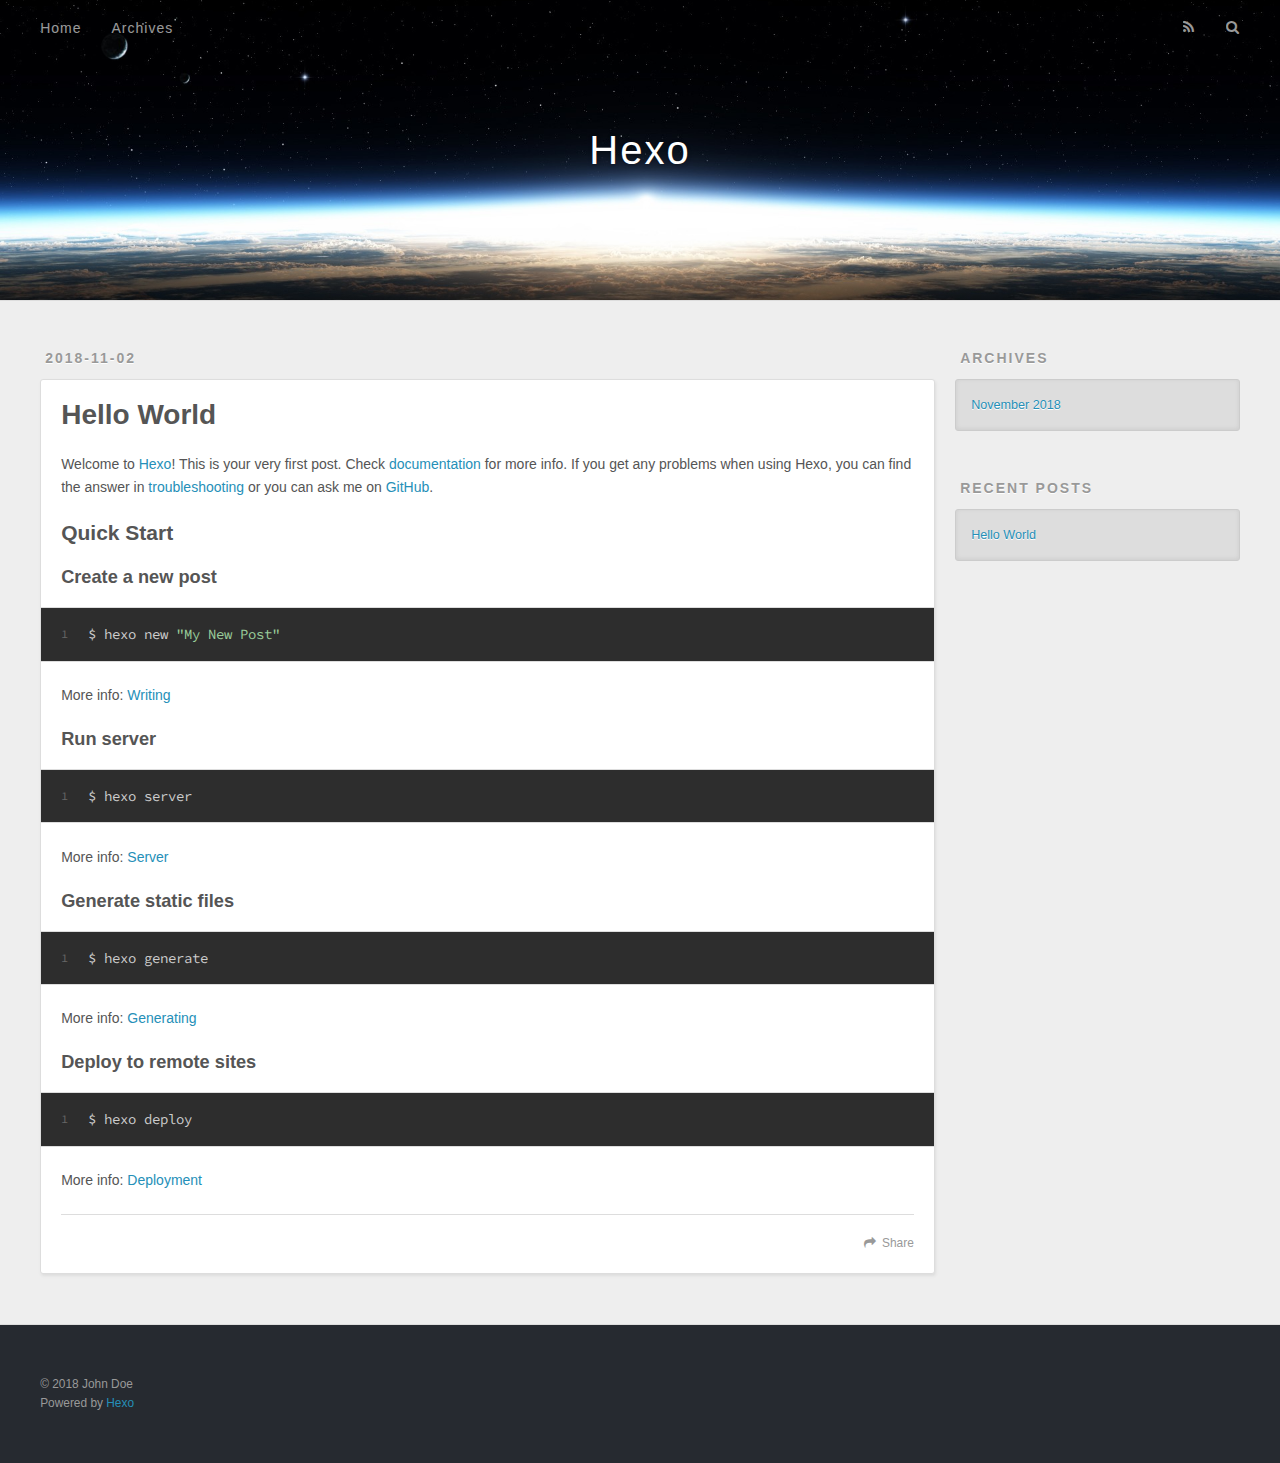
==== index.html @ fae5cb5b "Site updated: 2018-11-02 11:44:25" ====
<!DOCTYPE html>
<html>
<head><meta name="generator" content="Hexo 3.8.0">
  <meta charset="utf-8">
  

  
  <title>Hexo</title>
  <meta name="viewport" content="width=device-width, initial-scale=1, maximum-scale=1">
  <meta property="og:type" content="website">
<meta property="og:title" content="Hexo">
<meta property="og:url" content="http://yoursite.com/index.html">
<meta property="og:site_name" content="Hexo">
<meta property="og:locale" content="default">
<meta name="twitter:card" content="summary">
<meta name="twitter:title" content="Hexo">
  
    <link rel="alternate" href="/atom.xml" title="Hexo" type="application/atom+xml">
  
  
    <link rel="icon" href="/favicon.png">
  
  
    <link href="//fonts.googleapis.com/css?family=Source+Code+Pro" rel="stylesheet" type="text/css">
  
  <link rel="stylesheet" href="/css/style.css">
</head>
</html>
<body>
  <div id="container">
    <div id="wrap">
      <header id="header">
  <div id="banner"></div>
  <div id="header-outer" class="outer">
    <div id="header-title" class="inner">
      <h1 id="logo-wrap">
        <a href="/" id="logo">Hexo</a>
      </h1>
      
    </div>
    <div id="header-inner" class="inner">
      <nav id="main-nav">
        <a id="main-nav-toggle" class="nav-icon"></a>
        
          <a class="main-nav-link" href="/">Home</a>
        
          <a class="main-nav-link" href="/archives">Archives</a>
        
      </nav>
      <nav id="sub-nav">
        
          <a id="nav-rss-link" class="nav-icon" href="/atom.xml" title="RSS Feed"></a>
        
        <a id="nav-search-btn" class="nav-icon" title="Search"></a>
      </nav>
      <div id="search-form-wrap">
        <form action="//google.com/search" method="get" accept-charset="UTF-8" class="search-form"><input type="search" name="q" class="search-form-input" placeholder="Search"><button type="submit" class="search-form-submit">&#xF002;</button><input type="hidden" name="sitesearch" value="http://yoursite.com"></form>
      </div>
    </div>
  </div>
</header>
      <div class="outer">
        <section id="main">
  
    <article id="post-hello-world" class="article article-type-post" itemscope="" itemprop="blogPost">
  <div class="article-meta">
    <a href="/2018/11/02/hello-world/" class="article-date">
  <time datetime="2018-11-02T03:14:10.967Z" itemprop="datePublished">2018-11-02</time>
</a>
    
  </div>
  <div class="article-inner">
    
    
      <header class="article-header">
        
  
    <h1 itemprop="name">
      <a class="article-title" href="/2018/11/02/hello-world/">Hello World</a>
    </h1>
  

      </header>
    
    <div class="article-entry" itemprop="articleBody">
      
        <p>Welcome to <a href="https://hexo.io/" target="_blank" rel="noopener">Hexo</a>! This is your very first post. Check <a href="https://hexo.io/docs/" target="_blank" rel="noopener">documentation</a> for more info. If you get any problems when using Hexo, you can find the answer in <a href="https://hexo.io/docs/troubleshooting.html" target="_blank" rel="noopener">troubleshooting</a> or you can ask me on <a href="https://github.com/hexojs/hexo/issues" target="_blank" rel="noopener">GitHub</a>.</p>
<h2 id="Quick-Start"><a href="#Quick-Start" class="headerlink" title="Quick Start"></a>Quick Start</h2><h3 id="Create-a-new-post"><a href="#Create-a-new-post" class="headerlink" title="Create a new post"></a>Create a new post</h3><figure class="highlight bash"><table><tr><td class="gutter"><pre><span class="line">1</span><br></pre></td><td class="code"><pre><span class="line">$ hexo new <span class="string">"My New Post"</span></span><br></pre></td></tr></table></figure>
<p>More info: <a href="https://hexo.io/docs/writing.html" target="_blank" rel="noopener">Writing</a></p>
<h3 id="Run-server"><a href="#Run-server" class="headerlink" title="Run server"></a>Run server</h3><figure class="highlight bash"><table><tr><td class="gutter"><pre><span class="line">1</span><br></pre></td><td class="code"><pre><span class="line">$ hexo server</span><br></pre></td></tr></table></figure>
<p>More info: <a href="https://hexo.io/docs/server.html" target="_blank" rel="noopener">Server</a></p>
<h3 id="Generate-static-files"><a href="#Generate-static-files" class="headerlink" title="Generate static files"></a>Generate static files</h3><figure class="highlight bash"><table><tr><td class="gutter"><pre><span class="line">1</span><br></pre></td><td class="code"><pre><span class="line">$ hexo generate</span><br></pre></td></tr></table></figure>
<p>More info: <a href="https://hexo.io/docs/generating.html" target="_blank" rel="noopener">Generating</a></p>
<h3 id="Deploy-to-remote-sites"><a href="#Deploy-to-remote-sites" class="headerlink" title="Deploy to remote sites"></a>Deploy to remote sites</h3><figure class="highlight bash"><table><tr><td class="gutter"><pre><span class="line">1</span><br></pre></td><td class="code"><pre><span class="line">$ hexo deploy</span><br></pre></td></tr></table></figure>
<p>More info: <a href="https://hexo.io/docs/deployment.html" target="_blank" rel="noopener">Deployment</a></p>

      
    </div>
    <footer class="article-footer">
      <a data-url="http://yoursite.com/2018/11/02/hello-world/" data-id="cjnzh4pum0000k4vv2x9wrrp2" class="article-share-link">Share</a>
      
      
    </footer>
  </div>
  
</article>


  


</section>
        
          <aside id="sidebar">
  
    

  
    

  
    
  
    
  <div class="widget-wrap">
    <h3 class="widget-title">Archives</h3>
    <div class="widget">
      <ul class="archive-list"><li class="archive-list-item"><a class="archive-list-link" href="/archives/2018/11/">November 2018</a></li></ul>
    </div>
  </div>


  
    
  <div class="widget-wrap">
    <h3 class="widget-title">Recent Posts</h3>
    <div class="widget">
      <ul>
        
          <li>
            <a href="/2018/11/02/hello-world/">Hello World</a>
          </li>
        
      </ul>
    </div>
  </div>

  
</aside>
        
      </div>
      <footer id="footer">
  
  <div class="outer">
    <div id="footer-info" class="inner">
      &copy; 2018 John Doe<br>
      Powered by <a href="http://hexo.io/" target="_blank">Hexo</a>
    </div>
  </div>
</footer>
    </div>
    <nav id="mobile-nav">
  
    <a href="/" class="mobile-nav-link">Home</a>
  
    <a href="/archives" class="mobile-nav-link">Archives</a>
  
</nav>
    

<script src="//ajax.googleapis.com/ajax/libs/jquery/2.0.3/jquery.min.js"></script>


  <link rel="stylesheet" href="/fancybox/jquery.fancybox.css">
  <script src="/fancybox/jquery.fancybox.pack.js"></script>


<script src="/js/script.js"></script>



  </div>
</body>
</html>
---- css/style.css ----
body {
  width: 100%;
}
body:before,
body:after {
  content: "";
  display: table;
}
body:after {
  clear: both;
}
html,
body,
div,
span,
applet,
object,
iframe,
h1,
h2,
h3,
h4,
h5,
h6,
p,
blockquote,
pre,
a,
abbr,
acronym,
address,
big,
cite,
code,
del,
dfn,
em,
img,
ins,
kbd,
q,
s,
samp,
small,
strike,
strong,
sub,
sup,
tt,
var,
dl,
dt,
dd,
ol,
ul,
li,
fieldset,
form,
label,
legend,
table,
caption,
tbody,
tfoot,
thead,
tr,
th,
td {
  margin: 0;
  padding: 0;
  border: 0;
  outline: 0;
  font-weight: inherit;
  font-style: inherit;
  font-family: inherit;
  font-size: 100%;
  vertical-align: baseline;
}
body {
  line-height: 1;
  color: #000;
  background: #fff;
}
ol,
ul {
  list-style: none;
}
table {
  border-collapse: separate;
  border-spacing: 0;
  vertical-align: middle;
}
caption,
th,
td {
  text-align: left;
  font-weight: normal;
  vertical-align: middle;
}
a img {
  border: none;
}
input,
button {
  margin: 0;
  padding: 0;
}
input::-moz-focus-inner,
button::-moz-focus-inner {
  border: 0;
  padding: 0;
}
@font-face {
  font-family: FontAwesome;
  font-style: normal;
  font-weight: normal;
  src: url("fonts/fontawesome-webfont.eot?v=#4.0.3");
  src: url("fonts/fontawesome-webfont.eot?#iefix&v=#4.0.3") format("embedded-opentype"), url("fonts/fontawesome-webfont.woff?v=#4.0.3") format("woff"), url("fonts/fontawesome-webfont.ttf?v=#4.0.3") format("truetype"), url("fonts/fontawesome-webfont.svg#fontawesomeregular?v=#4.0.3") format("svg");
}
html,
body,
#container {
  height: 100%;
}
body {
  background: #eee;
  font: 14px -apple-system, BlinkMacSystemFont, "Segoe UI", "Roboto", "Oxygen", "Ubuntu", "Cantarell", "Fira Sans", "Droid Sans", "Helvetica Neue", sans-serif;
  -webkit-text-size-adjust: 100%;
}
.outer {
  max-width: 1220px;
  margin: 0 auto;
  padding: 0 20px;
}
.outer:before,
.outer:after {
  content: "";
  display: table;
}
.outer:after {
  clear: both;
}
.inner {
  display: inline;
  float: left;
  width: 98.33333333333333%;
  margin: 0 0.833333333333333%;
}
.left,
.alignleft {
  float: left;
}
.right,
.alignright {
  float: right;
}
.clear {
  clear: both;
}
#container {
  position: relative;
}
.mobile-nav-on {
  overflow: hidden;
}
#wrap {
  height: 100%;
  width: 100%;
  position: absolute;
  top: 0;
  left: 0;
  -webkit-transition: 0.2s ease-out;
  -moz-transition: 0.2s ease-out;
  -ms-transition: 0.2s ease-out;
  transition: 0.2s ease-out;
  z-index: 1;
  background: #eee;
}
.mobile-nav-on #wrap {
  left: 280px;
}
@media screen and (min-width: 768px) {
  #main {
    display: inline;
    float: left;
    width: 73.33333333333333%;
    margin: 0 0.833333333333333%;
  }
}
.article-date,
.article-category-link,
.archive-year,
.widget-title {
  text-decoration: none;
  text-transform: uppercase;
  letter-spacing: 2px;
  color: #999;
  margin-bottom: 1em;
  margin-left: 5px;
  line-height: 1em;
  text-shadow: 0 1px #fff;
  font-weight: bold;
}
.article-inner,
.archive-article-inner {
  background: #fff;
  -webkit-box-shadow: 1px 2px 3px #ddd;
  box-shadow: 1px 2px 3px #ddd;
  border: 1px solid #ddd;
  border-radius: 3px;
}
.article-entry h1,
.widget h1 {
  font-size: 2em;
}
.article-entry h2,
.widget h2 {
  font-size: 1.5em;
}
.article-entry h3,
.widget h3 {
  font-size: 1.3em;
}
.article-entry h4,
.widget h4 {
  font-size: 1.2em;
}
.article-entry h5,
.widget h5 {
  font-size: 1em;
}
.article-entry h6,
.widget h6 {
  font-size: 1em;
  color: #999;
}
.article-entry hr,
.widget hr {
  border: 1px dashed #ddd;
}
.article-entry strong,
.widget strong {
  font-weight: bold;
}
.article-entry em,
.widget em,
.article-entry cite,
.widget cite {
  font-style: italic;
}
.article-entry sup,
.widget sup,
.article-entry sub,
.widget sub {
  font-size: 0.75em;
  line-height: 0;
  position: relative;
  vertical-align: baseline;
}
.article-entry sup,
.widget sup {
  top: -0.5em;
}
.article-entry sub,
.widget sub {
  bottom: -0.2em;
}
.article-entry small,
.widget small {
  font-size: 0.85em;
}
.article-entry acronym,
.widget acronym,
.article-entry abbr,
.widget abbr {
  border-bottom: 1px dotted;
}
.article-entry ul,
.widget ul,
.article-entry ol,
.widget ol,
.article-entry dl,
.widget dl {
  margin: 0 20px;
  line-height: 1.6em;
}
.article-entry ul ul,
.widget ul ul,
.article-entry ol ul,
.widget ol ul,
.article-entry ul ol,
.widget ul ol,
.article-entry ol ol,
.widget ol ol {
  margin-top: 0;
  margin-bottom: 0;
}
.article-entry ul,
.widget ul {
  list-style: disc;
}
.article-entry ol,
.widget ol {
  list-style: decimal;
}
.article-entry dt,
.widget dt {
  font-weight: bold;
}
#header {
  height: 300px;
  position: relative;
  border-bottom: 1px solid #ddd;
}
#header:before,
#header:after {
  content: "";
  position: absolute;
  left: 0;
  right: 0;
  height: 40px;
}
#header:before {
  top: 0;
  background: -webkit-linear-gradient(rgba(0,0,0,0.2), transparent);
  background: -moz-linear-gradient(rgba(0,0,0,0.2), transparent);
  background: -ms-linear-gradient(rgba(0,0,0,0.2), transparent);
  background: linear-gradient(rgba(0,0,0,0.2), transparent);
}
#header:after {
  bottom: 0;
  background: -webkit-linear-gradient(transparent, rgba(0,0,0,0.2));
  background: -moz-linear-gradient(transparent, rgba(0,0,0,0.2));
  background: -ms-linear-gradient(transparent, rgba(0,0,0,0.2));
  background: linear-gradient(transparent, rgba(0,0,0,0.2));
}
#header-outer {
  height: 100%;
  position: relative;
}
#header-inner {
  position: relative;
  overflow: hidden;
}
#banner {
  position: absolute;
  top: 0;
  left: 0;
  width: 100%;
  height: 100%;
  background: url("images/banner.jpg") center #000;
  -webkit-background-size: cover;
  -moz-background-size: cover;
  background-size: cover;
  z-index: -1;
}
#header-title {
  text-align: center;
  height: 40px;
  position: absolute;
  top: 50%;
  left: 0;
  margin-top: -20px;
}
#logo,
#subtitle {
  text-decoration: none;
  color: #fff;
  font-weight: 300;
  text-shadow: 0 1px 4px rgba(0,0,0,0.3);
}
#logo {
  font-size: 40px;
  line-height: 40px;
  letter-spacing: 2px;
}
#subtitle {
  font-size: 16px;
  line-height: 16px;
  letter-spacing: 1px;
}
#subtitle-wrap {
  margin-top: 16px;
}
#main-nav {
  float: left;
  margin-left: -15px;
}
.nav-icon,
.main-nav-link {
  float: left;
  color: #fff;
  opacity: 0.6;
  text-decoration: none;
  text-shadow: 0 1px rgba(0,0,0,0.2);
  -webkit-transition: opacity 0.2s;
  -moz-transition: opacity 0.2s;
  -ms-transition: opacity 0.2s;
  transition: opacity 0.2s;
  display: block;
  padding: 20px 15px;
}
.nav-icon:hover,
.main-nav-link:hover {
  opacity: 1;
}
.nav-icon {
  font-family: FontAwesome;
  text-align: center;
  font-size: 14px;
  width: 14px;
  height: 14px;
  padding: 20px 15px;
  position: relative;
  cursor: pointer;
}
.main-nav-link {
  font-weight: 300;
  letter-spacing: 1px;
}
@media screen and (max-width: 479px) {
  .main-nav-link {
    display: none;
  }
}
#main-nav-toggle {
  display: none;
}
#main-nav-toggle:before {
  content: "\f0c9";
}
@media screen and (max-width: 479px) {
  #main-nav-toggle {
    display: block;
  }
}
#sub-nav {
  float: right;
  margin-right: -15px;
}
#nav-rss-link:before {
  content: "\f09e";
}
#nav-search-btn:before {
  content: "\f002";
}
#search-form-wrap {
  position: absolute;
  top: 15px;
  width: 150px;
  height: 30px;
  right: -150px;
  opacity: 0;
  -webkit-transition: 0.2s ease-out;
  -moz-transition: 0.2s ease-out;
  -ms-transition: 0.2s ease-out;
  transition: 0.2s ease-out;
}
#search-form-wrap.on {
  opacity: 1;
  right: 0;
}
@media screen and (max-width: 479px) {
  #search-form-wrap {
    width: 100%;
    right: -100%;
  }
}
.search-form {
  position: absolute;
  top: 0;
  left: 0;
  right: 0;
  background: #fff;
  padding: 5px 15px;
  border-radius: 15px;
  -webkit-box-shadow: 0 0 10px rgba(0,0,0,0.3);
  box-shadow: 0 0 10px rgba(0,0,0,0.3);
}
.search-form-input {
  border: none;
  background: none;
  color: #555;
  width: 100%;
  font: 13px -apple-system, BlinkMacSystemFont, "Segoe UI", "Roboto", "Oxygen", "Ubuntu", "Cantarell", "Fira Sans", "Droid Sans", "Helvetica Neue", sans-serif;
  outline: none;
}
.search-form-input::-webkit-search-results-decoration,
.search-form-input::-webkit-search-cancel-button {
  -webkit-appearance: none;
}
.search-form-submit {
  position: absolute;
  top: 50%;
  right: 10px;
  margin-top: -7px;
  font: 13px FontAwesome;
  border: none;
  background: none;
  color: #bbb;
  cursor: pointer;
}
.search-form-submit:hover,
.search-form-submit:focus {
  color: #777;
}
.article {
  margin: 50px 0;
}
.article-inner {
  overflow: hidden;
}
.article-meta:before,
.article-meta:after {
  content: "";
  display: table;
}
.article-meta:after {
  clear: both;
}
.article-date {
  float: left;
}
.article-category {
  float: left;
  line-height: 1em;
  color: #ccc;
  text-shadow: 0 1px #fff;
  margin-left: 8px;
}
.article-category:before {
  content: "\2022";
}
.article-category-link {
  margin: 0 12px 1em;
}
.article-header {
  padding: 20px 20px 0;
}
.article-title {
  text-decoration: none;
  font-size: 2em;
  font-weight: bold;
  color: #555;
  line-height: 1.1em;
  -webkit-transition: color 0.2s;
  -moz-transition: color 0.2s;
  -ms-transition: color 0.2s;
  transition: color 0.2s;
}
a.article-title:hover {
  color: #258fb8;
}
.article-entry {
  color: #555;
  padding: 0 20px;
}
.article-entry:before,
.article-entry:after {
  content: "";
  display: table;
}
.article-entry:after {
  clear: both;
}
.article-entry p,
.article-entry table {
  line-height: 1.6em;
  margin: 1.6em 0;
}
.article-entry h1,
.article-entry h2,
.article-entry h3,
.article-entry h4,
.article-entry h5,
.article-entry h6 {
  font-weight: bold;
}
.article-entry h1,
.article-entry h2,
.article-entry h3,
.article-entry h4,
.article-entry h5,
.article-entry h6 {
  line-height: 1.1em;
  margin: 1.1em 0;
}
.article-entry a {
  color: #258fb8;
  text-decoration: none;
}
.article-entry a:hover {
  text-decoration: underline;
}
.article-entry ul,
.article-entry ol,
.article-entry dl {
  margin-top: 1.6em;
  margin-bottom: 1.6em;
}
.article-entry img,
.article-entry video {
  max-width: 100%;
  height: auto;
  display: block;
  margin: auto;
}
.article-entry iframe {
  border: none;
}
.article-entry table {
  width: 100%;
  border-collapse: collapse;
  border-spacing: 0;
}
.article-entry th {
  font-weight: bold;
  border-bottom: 3px solid #ddd;
  padding-bottom: 0.5em;
}
.article-entry td {
  border-bottom: 1px solid #ddd;
  padding: 10px 0;
}
.article-entry blockquote {
  font-family: Georgia, "Times New Roman", serif;
  font-size: 1.4em;
  margin: 1.6em 20px;
  text-align: center;
}
.article-entry blockquote footer {
  font-size: 14px;
  margin: 1.6em 0;
  font-family: -apple-system, BlinkMacSystemFont, "Segoe UI", "Roboto", "Oxygen", "Ubuntu", "Cantarell", "Fira Sans", "Droid Sans", "Helvetica Neue", sans-serif;
}
.article-entry blockquote footer cite:before {
  content: "—";
  padding: 0 0.5em;
}
.article-entry .pullquote {
  text-align: left;
  width: 45%;
  margin: 0;
}
.article-entry .pullquote.left {
  margin-left: 0.5em;
  margin-right: 1em;
}
.article-entry .pullquote.right {
  margin-right: 0.5em;
  margin-left: 1em;
}
.article-entry .caption {
  color: #999;
  display: block;
  font-size: 0.9em;
  margin-top: 0.5em;
  position: relative;
  text-align: center;
}
.article-entry .video-container {
  position: relative;
  padding-top: 56.25%;
  height: 0;
  overflow: hidden;
}
.article-entry .video-container iframe,
.article-entry .video-container object,
.article-entry .video-container embed {
  position: absolute;
  top: 0;
  left: 0;
  width: 100%;
  height: 100%;
  margin-top: 0;
}
.article-more-link a {
  display: inline-block;
  line-height: 1em;
  padding: 6px 15px;
  border-radius: 15px;
  background: #eee;
  color: #999;
  text-shadow: 0 1px #fff;
  text-decoration: none;
}
.article-more-link a:hover {
  background: #258fb8;
  color: #fff;
  text-decoration: none;
  text-shadow: 0 1px #1e7293;
}
.article-footer {
  font-size: 0.85em;
  line-height: 1.6em;
  border-top: 1px solid #ddd;
  padding-top: 1.6em;
  margin: 0 20px 20px;
}
.article-footer:before,
.article-footer:after {
  content: "";
  display: table;
}
.article-footer:after {
  clear: both;
}
.article-footer a {
  color: #999;
  text-decoration: none;
}
.article-footer a:hover {
  color: #555;
}
.article-tag-list-item {
  float: left;
  margin-right: 10px;
}
.article-tag-list-link:before {
  content: "#";
}
.article-comment-link {
  float: right;
}
.article-comment-link:before {
  content: "\f075";
  font-family: FontAwesome;
  padding-right: 8px;
}
.article-share-link {
  cursor: pointer;
  float: right;
  margin-left: 20px;
}
.article-share-link:before {
  content: "\f064";
  font-family: FontAwesome;
  padding-right: 6px;
}
#article-nav {
  position: relative;
}
#article-nav:before,
#article-nav:after {
  content: "";
  display: table;
}
#article-nav:after {
  clear: both;
}
@media screen and (min-width: 768px) {
  #article-nav {
    margin: 50px 0;
  }
  #article-nav:before {
    width: 8px;
    height: 8px;
    position: absolute;
    top: 50%;
    left: 50%;
    margin-top: -4px;
    margin-left: -4px;
    content: "";
    border-radius: 50%;
    background: #ddd;
    -webkit-box-shadow: 0 1px 2px #fff;
    box-shadow: 0 1px 2px #fff;
  }
}
.article-nav-link-wrap {
  text-decoration: none;
  text-shadow: 0 1px #fff;
  color: #999;
  -webkit-box-sizing: border-box;
  -moz-box-sizing: border-box;
  box-sizing: border-box;
  margin-top: 50px;
  text-align: center;
  display: block;
}
.article-nav-link-wrap:hover {
  color: #555;
}
@media screen and (min-width: 768px) {
  .article-nav-link-wrap {
    width: 50%;
    margin-top: 0;
  }
}
@media screen and (min-width: 768px) {
  #article-nav-newer {
    float: left;
    text-align: right;
    padding-right: 20px;
  }
}
@media screen and (min-width: 768px) {
  #article-nav-older {
    float: right;
    text-align: left;
    padding-left: 20px;
  }
}
.article-nav-caption {
  text-transform: uppercase;
  letter-spacing: 2px;
  color: #ddd;
  line-height: 1em;
  font-weight: bold;
}
#article-nav-newer .article-nav-caption {
  margin-right: -2px;
}
.article-nav-title {
  font-size: 0.85em;
  line-height: 1.6em;
  margin-top: 0.5em;
}
.article-share-box {
  position: absolute;
  display: none;
  background: #fff;
  -webkit-box-shadow: 1px 2px 10px rgba(0,0,0,0.2);
  box-shadow: 1px 2px 10px rgba(0,0,0,0.2);
  border-radius: 3px;
  margin-left: -145px;
  overflow: hidden;
  z-index: 1;
}
.article-share-box.on {
  display: block;
}
.article-share-input {
  width: 100%;
  background: none;
  -webkit-box-sizing: border-box;
  -moz-box-sizing: border-box;
  box-sizing: border-box;
  font: 14px -apple-system, BlinkMacSystemFont, "Segoe UI", "Roboto", "Oxygen", "Ubuntu", "Cantarell", "Fira Sans", "Droid Sans", "Helvetica Neue", sans-serif;
  padding: 0 15px;
  color: #555;
  outline: none;
  border: 1px solid #ddd;
  border-radius: 3px 3px 0 0;
  height: 36px;
  line-height: 36px;
}
.article-share-links {
  background: #eee;
}
.article-share-links:before,
.article-share-links:after {
  content: "";
  display: table;
}
.article-share-links:after {
  clear: both;
}
.article-share-twitter,
.article-share-facebook,
.article-share-pinterest,
.article-share-google {
  width: 50px;
  height: 36px;
  display: block;
  float: left;
  position: relative;
  color: #999;
  text-shadow: 0 1px #fff;
}
.article-share-twitter:before,
.article-share-facebook:before,
.article-share-pinterest:before,
.article-share-google:before {
  font-size: 20px;
  font-family: FontAwesome;
  width: 20px;
  height: 20px;
  position: absolute;
  top: 50%;
  left: 50%;
  margin-top: -10px;
  margin-left: -10px;
  text-align: center;
}
.article-share-twitter:hover,
.article-share-facebook:hover,
.article-share-pinterest:hover,
.article-share-google:hover {
  color: #fff;
}
.article-share-twitter:before {
  content: "\f099";
}
.article-share-twitter:hover {
  background: #00aced;
  text-shadow: 0 1px #008abe;
}
.article-share-facebook:before {
  content: "\f09a";
}
.article-share-facebook:hover {
  background: #3b5998;
  text-shadow: 0 1px #2f477a;
}
.article-share-pinterest:before {
  content: "\f0d2";
}
.article-share-pinterest:hover {
  background: #cb2027;
  text-shadow: 0 1px #a21a1f;
}
.article-share-google:before {
  content: "\f0d5";
}
.article-share-google:hover {
  background: #dd4b39;
  text-shadow: 0 1px #be3221;
}
.article-gallery {
  background: #000;
  position: relative;
}
.article-gallery-photos {
  position: relative;
  overflow: hidden;
}
.article-gallery-img {
  display: none;
  max-width: 100%;
}
.article-gallery-img:first-child {
  display: block;
}
.article-gallery-img.loaded {
  position: absolute;
  display: block;
}
.article-gallery-img img {
  display: block;
  max-width: 100%;
  margin: 0 auto;
}
#comments {
  background: #fff;
  -webkit-box-shadow: 1px 2px 3px #ddd;
  box-shadow: 1px 2px 3px #ddd;
  padding: 20px;
  border: 1px solid #ddd;
  border-radius: 3px;
  margin: 50px 0;
}
#comments a {
  color: #258fb8;
}
.archives-wrap {
  margin: 50px 0;
}
.archives:before,
.archives:after {
  content: "";
  display: table;
}
.archives:after {
  clear: both;
}
.archive-year-wrap {
  margin-bottom: 1em;
}
.archives {
  -webkit-column-gap: 10px;
  -moz-column-gap: 10px;
  column-gap: 10px;
}
@media screen and (min-width: 480px) and (max-width: 767px) {
  .archives {
    -webkit-column-count: 2;
    -moz-column-count: 2;
    column-count: 2;
  }
}
@media screen and (min-width: 768px) {
  .archives {
    -webkit-column-count: 3;
    -moz-column-count: 3;
    column-count: 3;
  }
}
.archive-article {
  -webkit-column-break-inside: avoid;
  page-break-inside: avoid;
  overflow: hidden;
  break-inside: avoid-column;
}
.archive-article-inner {
  padding: 10px;
  margin-bottom: 15px;
}
.archive-article-title {
  text-decoration: none;
  font-weight: bold;
  color: #555;
  -webkit-transition: color 0.2s;
  -moz-transition: color 0.2s;
  -ms-transition: color 0.2s;
  transition: color 0.2s;
  line-height: 1.6em;
}
.archive-article-title:hover {
  color: #258fb8;
}
.archive-article-footer {
  margin-top: 1em;
}
.archive-article-date {
  color: #999;
  text-decoration: none;
  font-size: 0.85em;
  line-height: 1em;
  margin-bottom: 0.5em;
  display: block;
}
#page-nav {
  margin: 50px auto;
  background: #fff;
  -webkit-box-shadow: 1px 2px 3px #ddd;
  box-shadow: 1px 2px 3px #ddd;
  border: 1px solid #ddd;
  border-radius: 3px;
  text-align: center;
  color: #999;
  overflow: hidden;
}
#page-nav:before,
#page-nav:after {
  content: "";
  display: table;
}
#page-nav:after {
  clear: both;
}
#page-nav a,
#page-nav span {
  padding: 10px 20px;
  line-height: 1;
  height: 2ex;
}
#page-nav a {
  color: #999;
  text-decoration: none;
}
#page-nav a:hover {
  background: #999;
  color: #fff;
}
#page-nav .prev {
  float: left;
}
#page-nav .next {
  float: right;
}
#page-nav .page-number {
  display: inline-block;
}
@media screen and (max-width: 479px) {
  #page-nav .page-number {
    display: none;
  }
}
#page-nav .current {
  color: #555;
  font-weight: bold;
}
#page-nav .space {
  color: #ddd;
}
#footer {
  background: #262a30;
  padding: 50px 0;
  border-top: 1px solid #ddd;
  color: #999;
}
#footer a {
  color: #258fb8;
  text-decoration: none;
}
#footer a:hover {
  text-decoration: underline;
}
#footer-info {
  line-height: 1.6em;
  font-size: 0.85em;
}
.article-entry pre,
.article-entry .highlight {
  background: #2d2d2d;
  margin: 0 -20px;
  padding: 15px 20px;
  border-style: solid;
  border-color: #ddd;
  border-width: 1px 0;
  overflow: auto;
  color: #ccc;
  line-height: 22.400000000000002px;
}
.article-entry .highlight .gutter pre,
.article-entry .gist .gist-file .gist-data .line-numbers {
  color: #666;
  font-size: 0.85em;
}
.article-entry pre,
.article-entry code {
  font-family: "Source Code Pro", Consolas, Monaco, Menlo, Consolas, monospace;
}
.article-entry code {
  background: #eee;
  text-shadow: 0 1px #fff;
  padding: 0 0.3em;
}
.article-entry pre code {
  background: none;
  text-shadow: none;
  padding: 0;
}
.article-entry .highlight pre {
  border: none;
  margin: 0;
  padding: 0;
}
.article-entry .highlight table {
  margin: 0;
  width: auto;
}
.article-entry .highlight td {
  border: none;
  padding: 0;
}
.article-entry .highlight figcaption {
  font-size: 0.85em;
  color: #999;
  line-height: 1em;
  margin-bottom: 1em;
}
.article-entry .highlight figcaption:before,
.article-entry .highlight figcaption:after {
  content: "";
  display: table;
}
.article-entry .highlight figcaption:after {
  clear: both;
}
.article-entry .highlight figcaption a {
  float: right;
}
.article-entry .highlight .gutter pre {
  text-align: right;
  padding-right: 20px;
}
.article-entry .highlight .line {
  height: 22.400000000000002px;
}
.article-entry .highlight .line.marked {
  background: #515151;
}
.article-entry .gist {
  margin: 0 -20px;
  border-style: solid;
  border-color: #ddd;
  border-width: 1px 0;
  background: #2d2d2d;
  padding: 15px 20px 15px 0;
}
.article-entry .gist .gist-file {
  border: none;
  font-family: "Source Code Pro", Consolas, Monaco, Menlo, Consolas, monospace;
  margin: 0;
}
.article-entry .gist .gist-file .gist-data {
  background: none;
  border: none;
}
.article-entry .gist .gist-file .gist-data .line-numbers {
  background: none;
  border: none;
  padding: 0 20px 0 0;
}
.article-entry .gist .gist-file .gist-data .line-data {
  padding: 0 !important;
}
.article-entry .gist .gist-file .highlight {
  margin: 0;
  padding: 0;
  border: none;
}
.article-entry .gist .gist-file .gist-meta {
  background: #2d2d2d;
  color: #999;
  font: 0.85em -apple-system, BlinkMacSystemFont, "Segoe UI", "Roboto", "Oxygen", "Ubuntu", "Cantarell", "Fira Sans", "Droid Sans", "Helvetica Neue", sans-serif;
  text-shadow: 0 0;
  padding: 0;
  margin-top: 1em;
  margin-left: 20px;
}
.article-entry .gist .gist-file .gist-meta a {
  color: #258fb8;
  font-weight: normal;
}
.article-entry .gist .gist-file .gist-meta a:hover {
  text-decoration: underline;
}
pre .comment,
pre .title {
  color: #999;
}
pre .variable,
pre .attribute,
pre .tag,
pre .regexp,
pre .ruby .constant,
pre .xml .tag .title,
pre .xml .pi,
pre .xml .doctype,
pre .html .doctype,
pre .css .id,
pre .css .class,
pre .css .pseudo {
  color: #f2777a;
}
pre .number,
pre .preprocessor,
pre .built_in,
pre .literal,
pre .params,
pre .constant {
  color: #f99157;
}
pre .class,
pre .ruby .class .title,
pre .css .rules .attribute {
  color: #9c9;
}
pre .string,
pre .value,
pre .inheritance,
pre .header,
pre .ruby .symbol,
pre .xml .cdata {
  color: #9c9;
}
pre .css .hexcolor {
  color: #6cc;
}
pre .function,
pre .python .decorator,
pre .python .title,
pre .ruby .function .title,
pre .ruby .title .keyword,
pre .perl .sub,
pre .javascript .title,
pre .coffeescript .title {
  color: #69c;
}
pre .keyword,
pre .javascript .function {
  color: #c9c;
}
@media screen and (max-width: 479px) {
  #mobile-nav {
    position: absolute;
    top: 0;
    left: 0;
    width: 280px;
    height: 100%;
    background: #191919;
    border-right: 1px solid #fff;
  }
}
@media screen and (max-width: 479px) {
  .mobile-nav-link {
    display: block;
    color: #999;
    text-decoration: none;
    padding: 15px 20px;
    font-weight: bold;
  }
  .mobile-nav-link:hover {
    color: #fff;
  }
}
@media screen and (min-width: 768px) {
  #sidebar {
    display: inline;
    float: left;
    width: 23.333333333333332%;
    margin: 0 0.833333333333333%;
  }
}
.widget-wrap {
  margin: 50px 0;
}
.widget {
  color: #777;
  text-shadow: 0 1px #fff;
  background: #ddd;
  -webkit-box-shadow: 0 -1px 4px #ccc inset;
  box-shadow: 0 -1px 4px #ccc inset;
  border: 1px solid #ccc;
  padding: 15px;
  border-radius: 3px;
}
.widget a {
  color: #258fb8;
  text-decoration: none;
}
.widget a:hover {
  text-decoration: underline;
}
.widget ul ul,
.widget ol ul,
.widget dl ul,
.widget ul ol,
.widget ol ol,
.widget dl ol,
.widget ul dl,
.widget ol dl,
.widget dl dl {
  margin-left: 15px;
  list-style: disc;
}
.widget {
  line-height: 1.6em;
  word-wrap: break-word;
  font-size: 0.9em;
}
.widget ul,
.widget ol {
  list-style: none;
  margin: 0;
}
.widget ul ul,
.widget ol ul,
.widget ul ol,
.widget ol ol {
  margin: 0 20px;
}
.widget ul ul,
.widget ol ul {
  list-style: disc;
}
.widget ul ol,
.widget ol ol {
  list-style: decimal;
}
.category-list-count,
.tag-list-count,
.archive-list-count {
  padding-left: 5px;
  color: #999;
  font-size: 0.85em;
}
.category-list-count:before,
.tag-list-count:before,
.archive-list-count:before {
  content: "(";
}
.category-list-count:after,
.tag-list-count:after,
.archive-list-count:after {
  content: ")";
}
.tagcloud a {
  margin-right: 5px;
  display: inline-block;
}
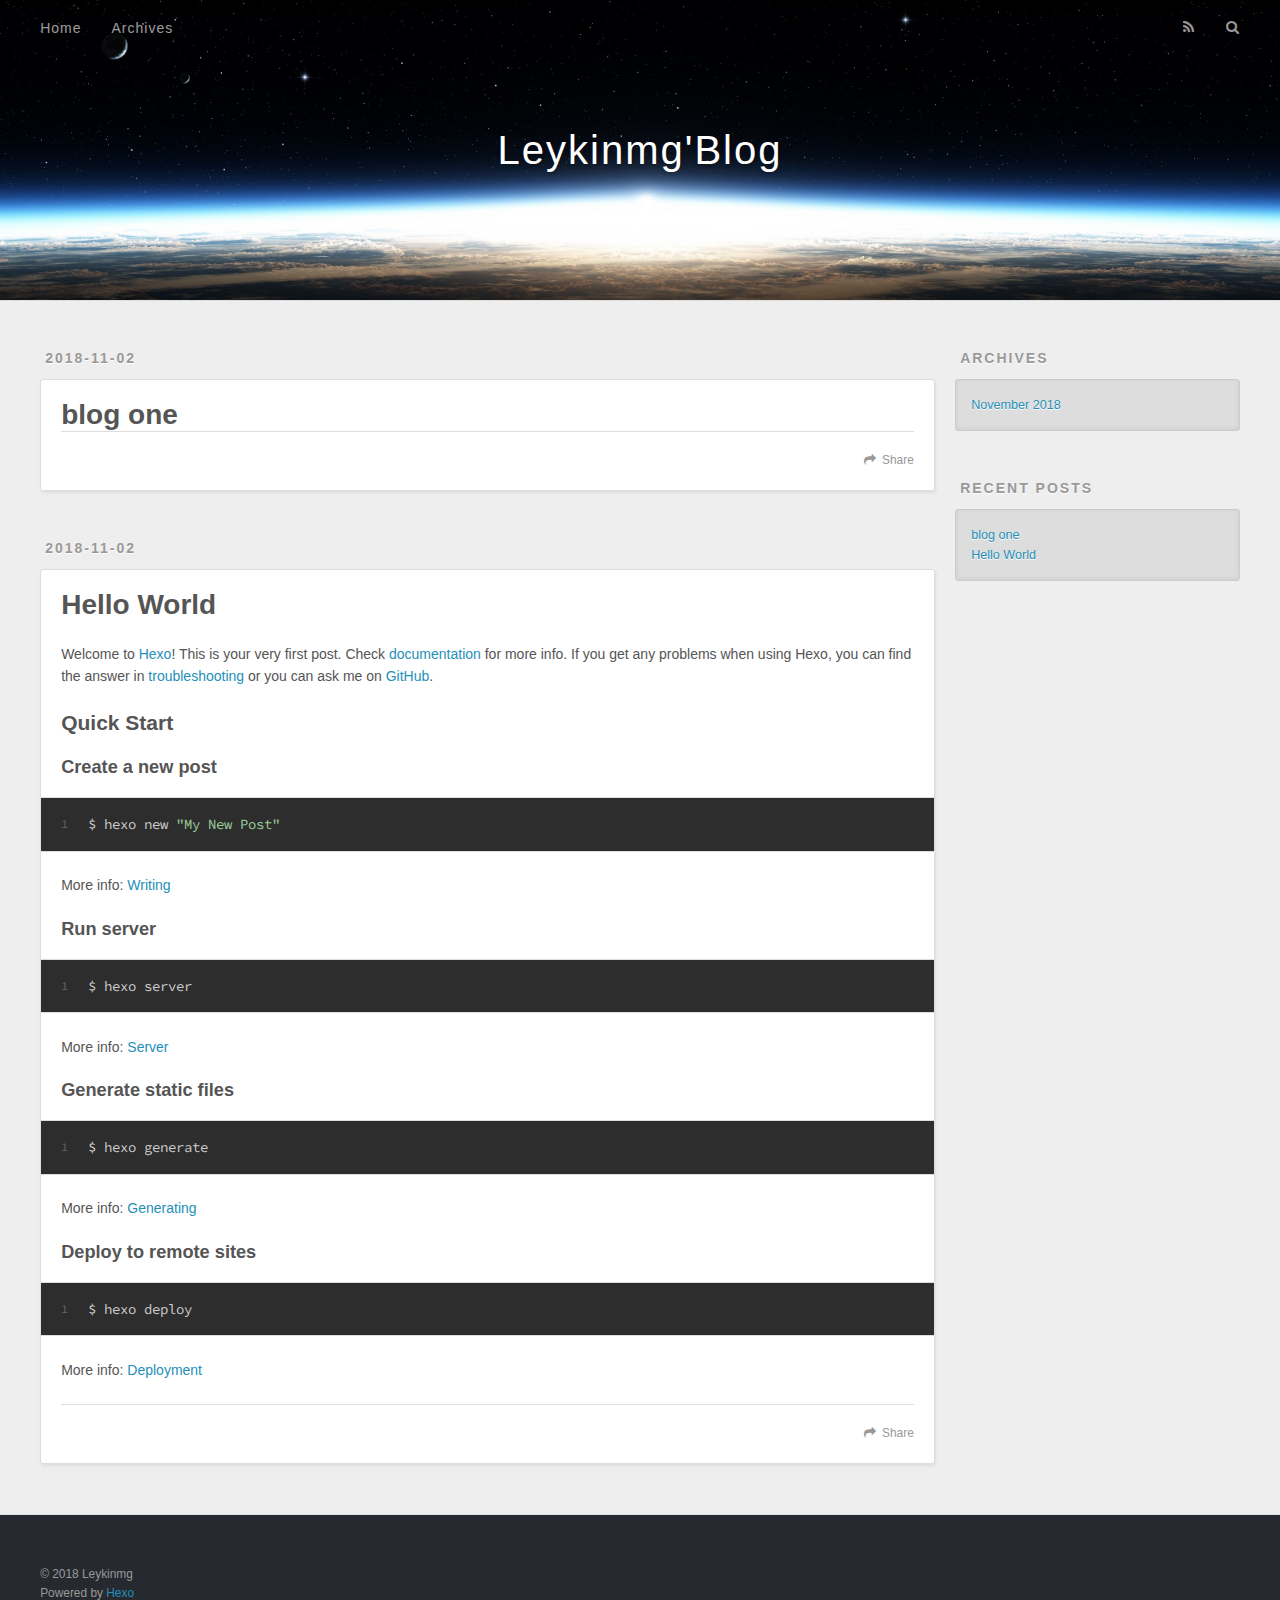
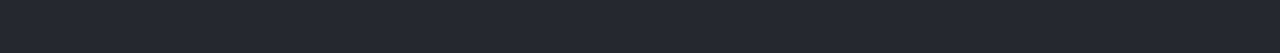
==== commit a025fa78: "Site updated: 2018-11-02 13:38:23" ====
--- a/index.html
+++ b/index.html
@@ -5,20 +5,20 @@
   
 
   
-  <title>Hexo</title>
+  <title>Leykinmg&#39;Blog</title>
   <meta name="viewport" content="width=device-width, initial-scale=1, maximum-scale=1">
   <meta property="og:type" content="website">
-<meta property="og:title" content="Hexo">
+<meta property="og:title" content="Leykinmg&#39;Blog">
 <meta property="og:url" content="http://yoursite.com/index.html">
-<meta property="og:site_name" content="Hexo">
+<meta property="og:site_name" content="Leykinmg&#39;Blog">
 <meta property="og:locale" content="default">
 <meta name="twitter:card" content="summary">
-<meta name="twitter:title" content="Hexo">
-  
-    <link rel="alternate" href="/atom.xml" title="Hexo" type="application/atom+xml">
-  
-  
-    <link rel="icon" href="/favicon.png">
+<meta name="twitter:title" content="Leykinmg&#39;Blog">
+  
+    <link rel="alternate" href="/atom.xml" title="Leykinmg&#39;Blog" type="application/atom+xml">
+  
+  
+    <link rel="icon" href="/shuixing.ico">
   
   
     <link href="//fonts.googleapis.com/css?family=Source+Code+Pro" rel="stylesheet" type="text/css">
@@ -34,7 +34,7 @@
   <div id="header-outer" class="outer">
     <div id="header-title" class="inner">
       <h1 id="logo-wrap">
-        <a href="/" id="logo">Hexo</a>
+        <a href="/" id="logo">Leykinmg&#39;Blog</a>
       </h1>
       
     </div>
@@ -61,6 +61,42 @@
 </header>
       <div class="outer">
         <section id="main">
+  
+    <article id="post-blog-one" class="article article-type-post" itemscope="" itemprop="blogPost">
+  <div class="article-meta">
+    <a href="/2018/11/02/blog-one/" class="article-date">
+  <time datetime="2018-11-02T05:22:01.000Z" itemprop="datePublished">2018-11-02</time>
+</a>
+    
+  </div>
+  <div class="article-inner">
+    
+    
+      <header class="article-header">
+        
+  
+    <h1 itemprop="name">
+      <a class="article-title" href="/2018/11/02/blog-one/">blog one</a>
+    </h1>
+  
+
+      </header>
+    
+    <div class="article-entry" itemprop="articleBody">
+      
+        
+      
+    </div>
+    <footer class="article-footer">
+      <a data-url="http://yoursite.com/2018/11/02/blog-one/" data-id="cjnzl8jwz00002wvvrx9hrbre" class="article-share-link">Share</a>
+      
+      
+    </footer>
+  </div>
+  
+</article>
+
+
   
     <article id="post-hello-world" class="article article-type-post" itemscope="" itemprop="blogPost">
   <div class="article-meta">
@@ -97,7 +133,7 @@
       
     </div>
     <footer class="article-footer">
-      <a data-url="http://yoursite.com/2018/11/02/hello-world/" data-id="cjnzh4pum0000k4vv2x9wrrp2" class="article-share-link">Share</a>
+      <a data-url="http://yoursite.com/2018/11/02/hello-world/" data-id="cjnzl8jx500012wvvpnid6feh" class="article-share-link">Share</a>
       
       
     </footer>
@@ -138,6 +174,10 @@
       <ul>
         
           <li>
+            <a href="/2018/11/02/blog-one/">blog one</a>
+          </li>
+        
+          <li>
             <a href="/2018/11/02/hello-world/">Hello World</a>
           </li>
         
@@ -153,7 +193,7 @@
   
   <div class="outer">
     <div id="footer-info" class="inner">
-      &copy; 2018 John Doe<br>
+      &copy; 2018 Leykinmg<br>
       Powered by <a href="http://hexo.io/" target="_blank">Hexo</a>
     </div>
   </div>
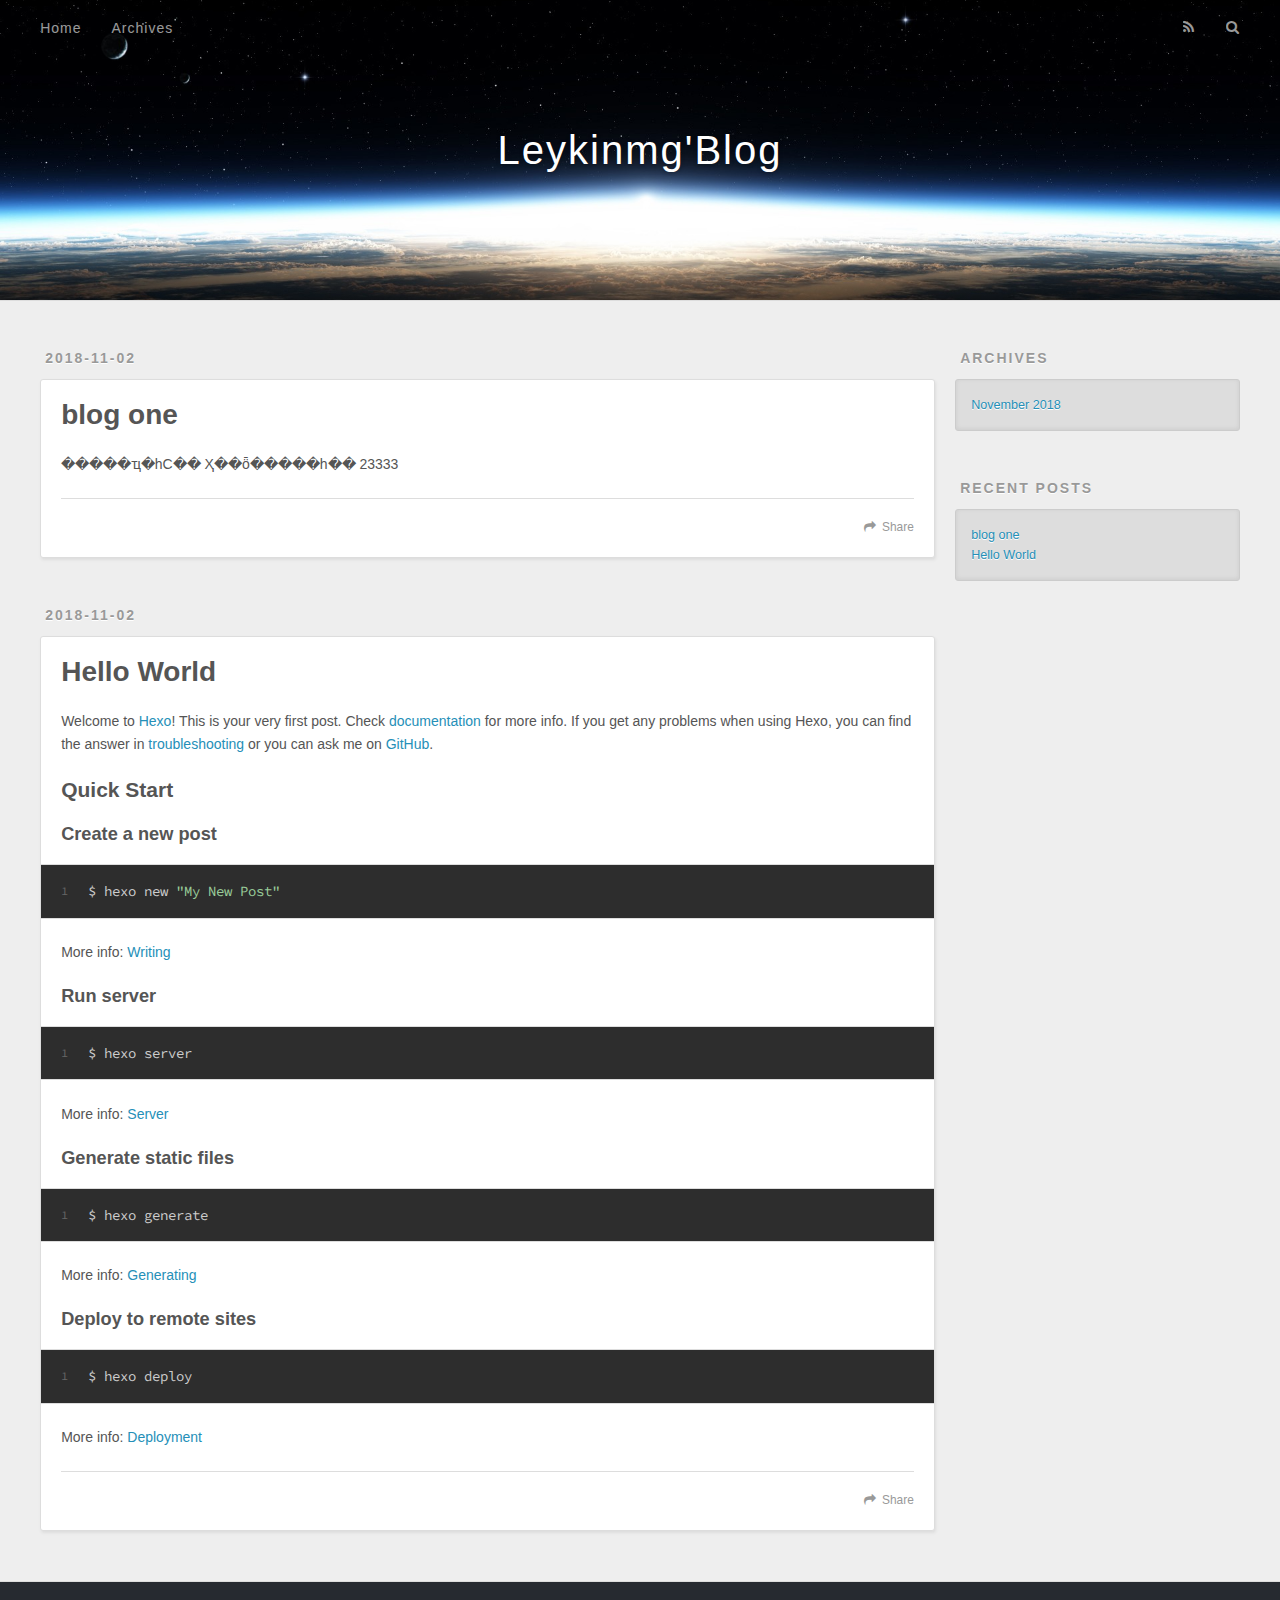
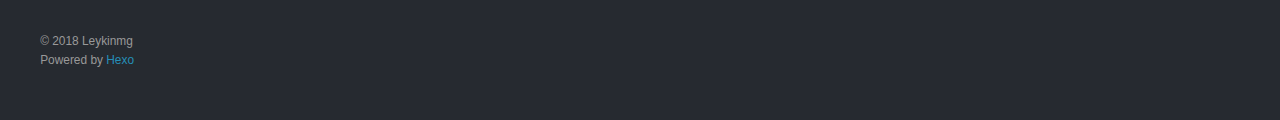
==== commit c0cde34b: "Site updated: 2018-11-02 13:45:18" ====
--- a/index.html
+++ b/index.html
@@ -11,7 +11,7 @@
 <meta property="og:title" content="Leykinmg&#39;Blog">
 <meta property="og:url" content="http://yoursite.com/index.html">
 <meta property="og:site_name" content="Leykinmg&#39;Blog">
-<meta property="og:locale" content="default">
+<meta property="og:locale" content="zh-Hans">
 <meta name="twitter:card" content="summary">
 <meta name="twitter:title" content="Leykinmg&#39;Blog">
   
@@ -84,11 +84,12 @@
     
     <div class="article-entry" itemprop="articleBody">
       
-        
+        <p>�����ҵ�һС�� Ҳ��ȫ�����һ�� 23333</p>
+
       
     </div>
     <footer class="article-footer">
-      <a data-url="http://yoursite.com/2018/11/02/blog-one/" data-id="cjnzl8jwz00002wvvrx9hrbre" class="article-share-link">Share</a>
+      <a data-url="http://yoursite.com/2018/11/02/blog-one/" data-id="cjnzlhg580000fcvv5umdoq0v" class="article-share-link">Share</a>
       
       
     </footer>
@@ -133,7 +134,7 @@
       
     </div>
     <footer class="article-footer">
-      <a data-url="http://yoursite.com/2018/11/02/hello-world/" data-id="cjnzl8jx500012wvvpnid6feh" class="article-share-link">Share</a>
+      <a data-url="http://yoursite.com/2018/11/02/hello-world/" data-id="cjnzlhg5z0001fcvvd8ouxha3" class="article-share-link">Share</a>
       
       
     </footer>
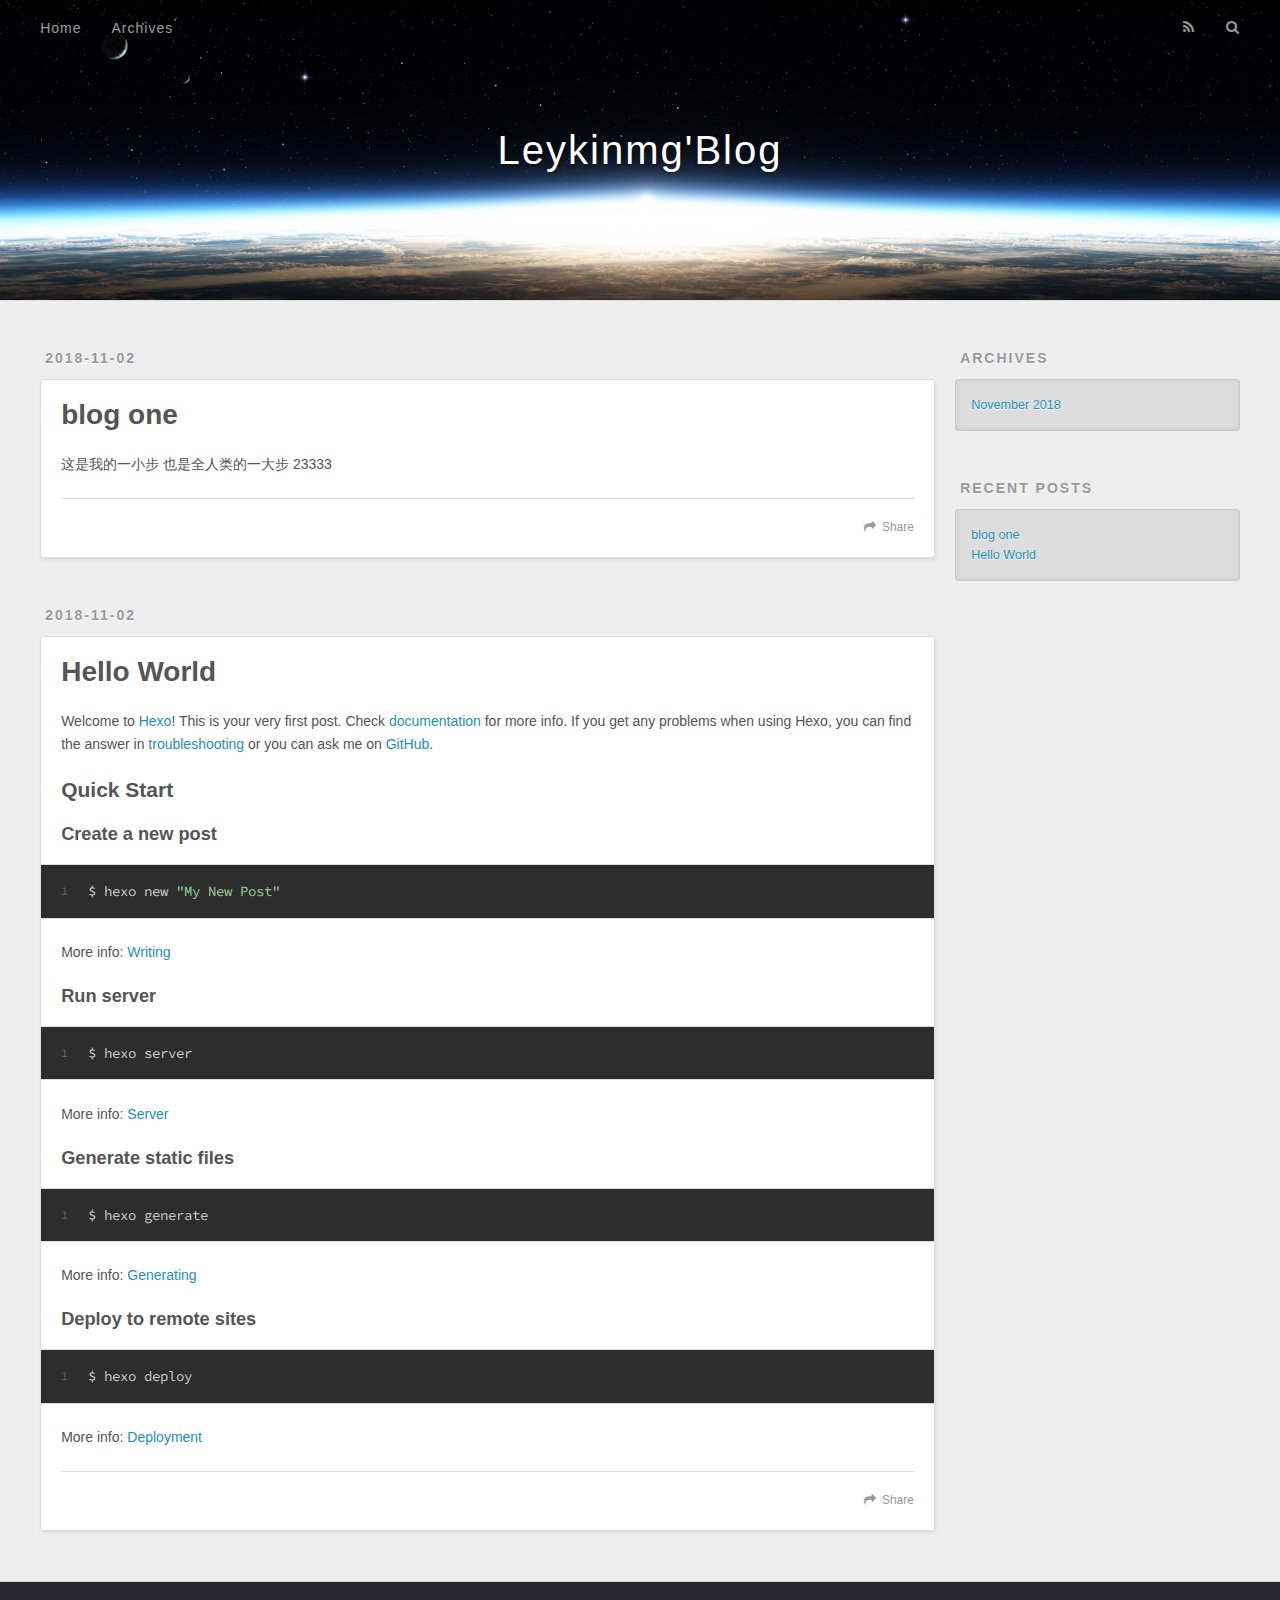
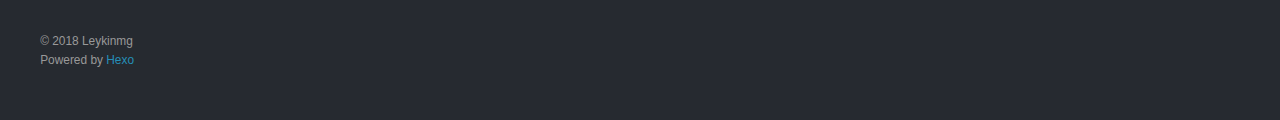
==== commit 60884f97: "Site updated: 2018-11-02 13:48:37" ====
--- a/index.html
+++ b/index.html
@@ -84,12 +84,12 @@
     
     <div class="article-entry" itemprop="articleBody">
       
-        <p>�����ҵ�һС�� Ҳ��ȫ�����һ�� 23333</p>
+        <p>这是我的一小步 也是全人类的一大步 23333</p>
 
       
     </div>
     <footer class="article-footer">
-      <a data-url="http://yoursite.com/2018/11/02/blog-one/" data-id="cjnzlhg580000fcvv5umdoq0v" class="article-share-link">Share</a>
+      <a data-url="http://yoursite.com/2018/11/02/blog-one/" data-id="cjnzlloa60001cwvvmmeoq0k6" class="article-share-link">Share</a>
       
       
     </footer>
@@ -134,7 +134,7 @@
       
     </div>
     <footer class="article-footer">
-      <a data-url="http://yoursite.com/2018/11/02/hello-world/" data-id="cjnzlhg5z0001fcvvd8ouxha3" class="article-share-link">Share</a>
+      <a data-url="http://yoursite.com/2018/11/02/hello-world/" data-id="cjnzllo9x0000cwvv43nkql4e" class="article-share-link">Share</a>
       
       
     </footer>
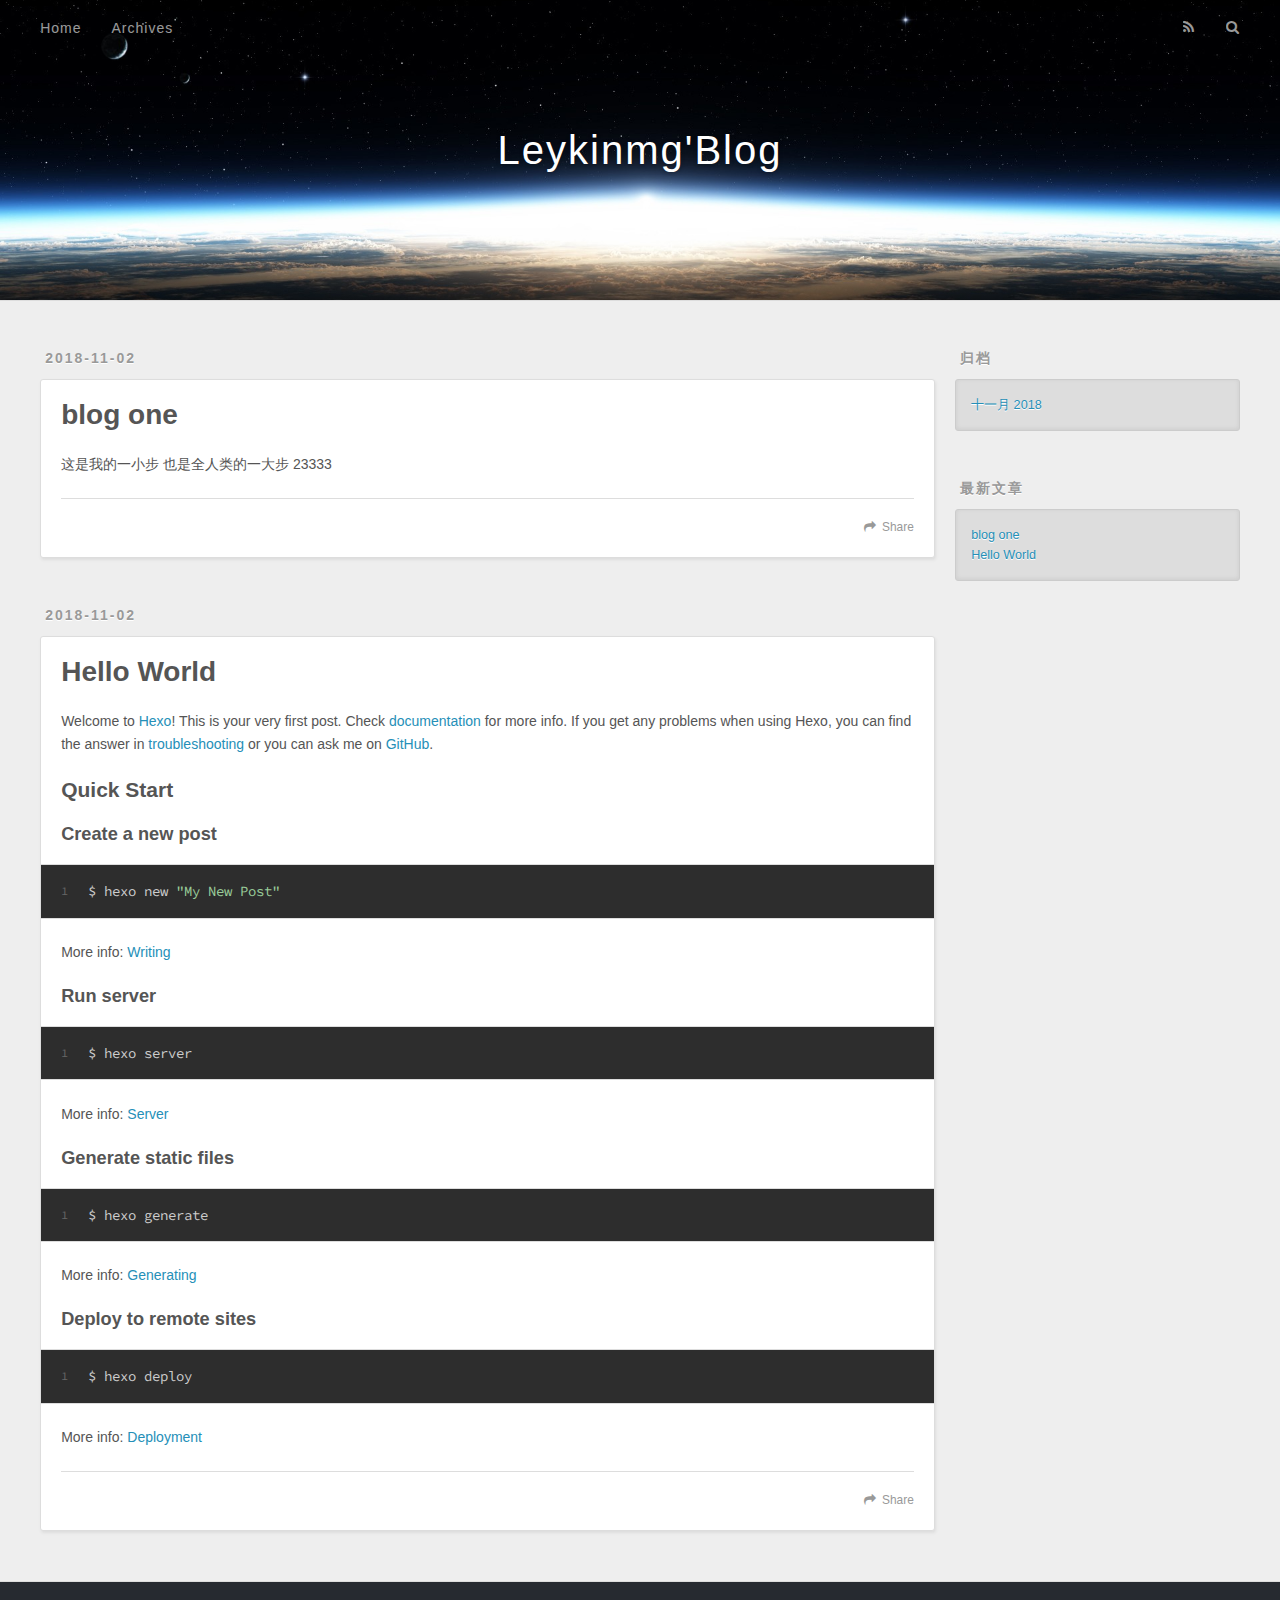
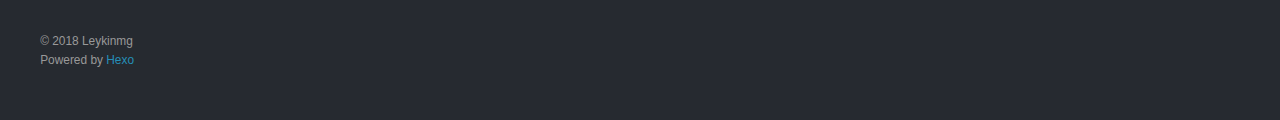
==== commit 0f0a817d: "Site updated: 2018-11-02 19:39:54" ====
--- a/index.html
+++ b/index.html
@@ -11,7 +11,7 @@
 <meta property="og:title" content="Leykinmg&#39;Blog">
 <meta property="og:url" content="http://yoursite.com/index.html">
 <meta property="og:site_name" content="Leykinmg&#39;Blog">
-<meta property="og:locale" content="zh-Hans">
+<meta property="og:locale" content="zh-CN">
 <meta name="twitter:card" content="summary">
 <meta name="twitter:title" content="Leykinmg&#39;Blog">
   
@@ -51,7 +51,7 @@
         
           <a id="nav-rss-link" class="nav-icon" href="/atom.xml" title="RSS Feed"></a>
         
-        <a id="nav-search-btn" class="nav-icon" title="Search"></a>
+        <a id="nav-search-btn" class="nav-icon" title="搜索"></a>
       </nav>
       <div id="search-form-wrap">
         <form action="//google.com/search" method="get" accept-charset="UTF-8" class="search-form"><input type="search" name="q" class="search-form-input" placeholder="Search"><button type="submit" class="search-form-submit">&#xF002;</button><input type="hidden" name="sitesearch" value="http://yoursite.com"></form>
@@ -89,7 +89,7 @@
       
     </div>
     <footer class="article-footer">
-      <a data-url="http://yoursite.com/2018/11/02/blog-one/" data-id="cjnzlloa60001cwvvmmeoq0k6" class="article-share-link">Share</a>
+      <a data-url="http://yoursite.com/2018/11/02/blog-one/" data-id="cjnzy5b4h0000h0vvjb24q3h3" class="article-share-link">Share</a>
       
       
     </footer>
@@ -134,7 +134,7 @@
       
     </div>
     <footer class="article-footer">
-      <a data-url="http://yoursite.com/2018/11/02/hello-world/" data-id="cjnzllo9x0000cwvv43nkql4e" class="article-share-link">Share</a>
+      <a data-url="http://yoursite.com/2018/11/02/hello-world/" data-id="cjnzy5b5f0001h0vv7gv2jcdi" class="article-share-link">Share</a>
       
       
     </footer>
@@ -160,9 +160,9 @@
   
     
   <div class="widget-wrap">
-    <h3 class="widget-title">Archives</h3>
+    <h3 class="widget-title">归档</h3>
     <div class="widget">
-      <ul class="archive-list"><li class="archive-list-item"><a class="archive-list-link" href="/archives/2018/11/">November 2018</a></li></ul>
+      <ul class="archive-list"><li class="archive-list-item"><a class="archive-list-link" href="/archives/2018/11/">十一月 2018</a></li></ul>
     </div>
   </div>
 
@@ -170,7 +170,7 @@
   
     
   <div class="widget-wrap">
-    <h3 class="widget-title">Recent Posts</h3>
+    <h3 class="widget-title">最新文章</h3>
     <div class="widget">
       <ul>
         
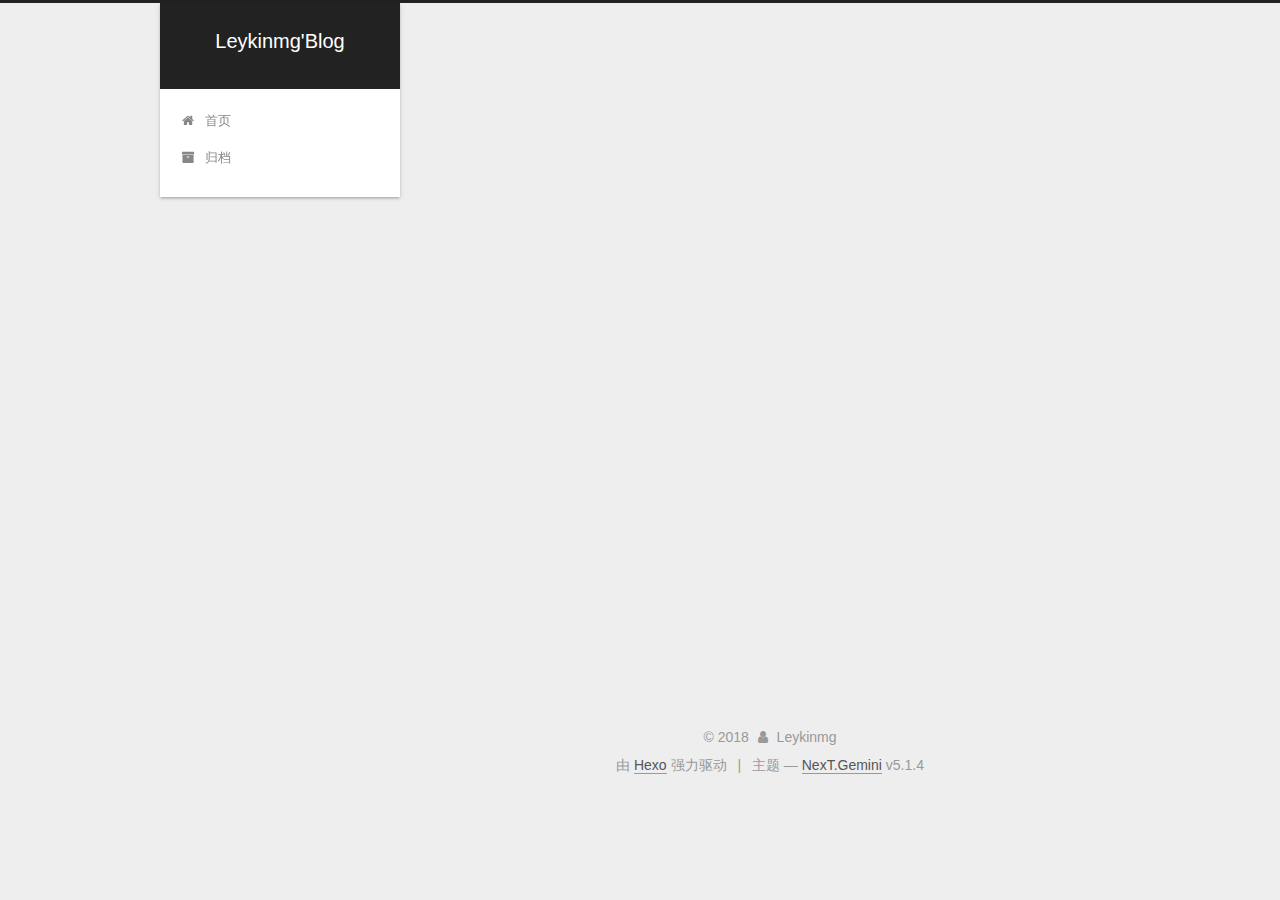
==== commit aa4e06ed: "Site updated: 2018-11-02 20:59:03" ====
--- a/index.html
+++ b/index.html
@@ -1,225 +1,754 @@
 <!DOCTYPE html>
-<html>
+
+
+
+  
+
+
+<html class="theme-next gemini use-motion" lang="zh-Hans">
 <head><meta name="generator" content="Hexo 3.8.0">
-  <meta charset="utf-8">
-  
-
-  
-  <title>Leykinmg&#39;Blog</title>
-  <meta name="viewport" content="width=device-width, initial-scale=1, maximum-scale=1">
-  <meta property="og:type" content="website">
+  <meta charset="UTF-8">
+<meta http-equiv="X-UA-Compatible" content="IE=edge">
+<meta name="viewport" content="width=device-width, initial-scale=1, maximum-scale=1">
+<meta name="theme-color" content="#222">
+
+
+
+
+
+
+
+
+
+<meta http-equiv="Cache-Control" content="no-transform">
+<meta http-equiv="Cache-Control" content="no-siteapp">
+
+
+
+
+
+
+
+
+
+
+
+
+
+
+
+
+  
+  
+  <link href="/lib/fancybox/source/jquery.fancybox.css?v=2.1.5" rel="stylesheet" type="text/css">
+
+
+
+
+
+
+
+<link href="/lib/font-awesome/css/font-awesome.min.css?v=4.6.2" rel="stylesheet" type="text/css">
+
+<link href="/css/main.css?v=5.1.4" rel="stylesheet" type="text/css">
+
+
+  <link rel="apple-touch-icon" sizes="180x180" href="/images/apple-touch-icon-next.png?v=5.1.4">
+
+
+  <link rel="icon" type="image/png" sizes="32x32" href="/images/favicon-32x32-next.png?v=5.1.4">
+
+
+  <link rel="icon" type="image/png" sizes="16x16" href="/images/favicon-16x16-next.png?v=5.1.4">
+
+
+  <link rel="mask-icon" href="/images/logo.svg?v=5.1.4" color="#222">
+
+
+
+
+
+  <meta name="keywords" content="Hexo, NexT">
+
+
+
+
+
+
+
+
+
+
+<meta name="description" content="世界满目荒芜，唯独此事例外。">
+<meta property="og:type" content="website">
 <meta property="og:title" content="Leykinmg&#39;Blog">
 <meta property="og:url" content="http://yoursite.com/index.html">
 <meta property="og:site_name" content="Leykinmg&#39;Blog">
-<meta property="og:locale" content="zh-CN">
+<meta property="og:description" content="世界满目荒芜，唯独此事例外。">
+<meta property="og:locale" content="zh-Hans">
 <meta name="twitter:card" content="summary">
 <meta name="twitter:title" content="Leykinmg&#39;Blog">
-  
-    <link rel="alternate" href="/atom.xml" title="Leykinmg&#39;Blog" type="application/atom+xml">
-  
-  
-    <link rel="icon" href="/shuixing.ico">
-  
-  
-    <link href="//fonts.googleapis.com/css?family=Source+Code+Pro" rel="stylesheet" type="text/css">
-  
-  <link rel="stylesheet" href="/css/style.css">
+<meta name="twitter:description" content="世界满目荒芜，唯独此事例外。">
+
+
+
+<script type="text/javascript" id="hexo.configurations">
+  var NexT = window.NexT || {};
+  var CONFIG = {
+    root: '/',
+    scheme: 'Gemini',
+    version: '5.1.4',
+    sidebar: {"position":"left","display":"post","offset":12,"b2t":false,"scrollpercent":false,"onmobile":false},
+    fancybox: true,
+    tabs: true,
+    motion: {"enable":true,"async":false,"transition":{"post_block":"fadeIn","post_header":"slideDownIn","post_body":"slideDownIn","coll_header":"slideLeftIn","sidebar":"slideUpIn"}},
+    duoshuo: {
+      userId: '0',
+      author: '博主'
+    },
+    algolia: {
+      applicationID: '',
+      apiKey: '',
+      indexName: '',
+      hits: {"per_page":10},
+      labels: {"input_placeholder":"Search for Posts","hits_empty":"We didn't find any results for the search: ${query}","hits_stats":"${hits} results found in ${time} ms"}
+    }
+  };
+</script>
+
+
+
+  <link rel="canonical" href="http://yoursite.com/">
+
+
+
+
+
+  <title>Leykinmg'Blog</title>
+  
+
+
+
+
+
+
+
+
 </head>
-</html>
-<body>
-  <div id="container">
-    <div id="wrap">
-      <header id="header">
-  <div id="banner"></div>
-  <div id="header-outer" class="outer">
-    <div id="header-title" class="inner">
-      <h1 id="logo-wrap">
-        <a href="/" id="logo">Leykinmg&#39;Blog</a>
-      </h1>
-      
+
+<body itemscope="" itemtype="http://schema.org/WebPage" lang="zh-Hans">
+
+  
+  
+    
+  
+
+  <div class="container sidebar-position-left 
+  page-home">
+    <div class="headband"></div>
+
+    <header id="header" class="header" itemscope="" itemtype="http://schema.org/WPHeader">
+      <div class="header-inner"><div class="site-brand-wrapper">
+  <div class="site-meta ">
+    
+
+    <div class="custom-logo-site-title">
+      <a href="/" class="brand" rel="start">
+        <span class="logo-line-before"><i></i></span>
+        <span class="site-title">Leykinmg'Blog</span>
+        <span class="logo-line-after"><i></i></span>
+      </a>
     </div>
-    <div id="header-inner" class="inner">
-      <nav id="main-nav">
-        <a id="main-nav-toggle" class="nav-icon"></a>
-        
-          <a class="main-nav-link" href="/">Home</a>
-        
-          <a class="main-nav-link" href="/archives">Archives</a>
-        
-      </nav>
-      <nav id="sub-nav">
-        
-          <a id="nav-rss-link" class="nav-icon" href="/atom.xml" title="RSS Feed"></a>
-        
-        <a id="nav-search-btn" class="nav-icon" title="搜索"></a>
-      </nav>
-      <div id="search-form-wrap">
-        <form action="//google.com/search" method="get" accept-charset="UTF-8" class="search-form"><input type="search" name="q" class="search-form-input" placeholder="Search"><button type="submit" class="search-form-submit">&#xF002;</button><input type="hidden" name="sitesearch" value="http://yoursite.com"></form>
-      </div>
+      
+        <p class="site-subtitle"></p>
+      
+  </div>
+
+  <div class="site-nav-toggle">
+    <button>
+      <span class="btn-bar"></span>
+      <span class="btn-bar"></span>
+      <span class="btn-bar"></span>
+    </button>
+  </div>
+</div>
+
+<nav class="site-nav">
+  
+
+  
+    <ul id="menu" class="menu">
+      
+        
+        <li class="menu-item menu-item-home">
+          <a href="/" rel="section">
+            
+              <i class="menu-item-icon fa fa-fw fa-home"></i> <br>
+            
+            首页
+          </a>
+        </li>
+      
+        
+        <li class="menu-item menu-item-archives">
+          <a href="/archives/" rel="section">
+            
+              <i class="menu-item-icon fa fa-fw fa-archive"></i> <br>
+            
+            归档
+          </a>
+        </li>
+      
+
+      
+    </ul>
+  
+
+  
+</nav>
+
+
+
+ </div>
+    </header>
+
+    <main id="main" class="main">
+      <div class="main-inner">
+        <div class="content-wrap">
+          <div id="content" class="content">
+            
+  <section id="posts" class="posts-expand">
+    
+      
+
+  
+
+  
+  
+  
+
+  <article class="post post-type-normal" itemscope="" itemtype="http://schema.org/Article">
+  
+  
+  
+  <div class="post-block">
+    <link itemprop="mainEntityOfPage" href="http://yoursite.com/2018/11/02/blog-one/">
+
+    <span hidden itemprop="author" itemscope="" itemtype="http://schema.org/Person">
+      <meta itemprop="name" content="Leykinmg">
+      <meta itemprop="description" content="">
+      <meta itemprop="image" content="/images/jink.jpg">
+    </span>
+
+    <span hidden itemprop="publisher" itemscope="" itemtype="http://schema.org/Organization">
+      <meta itemprop="name" content="Leykinmg'Blog">
+    </span>
+
+    
+      <header class="post-header">
+
+        
+        
+          <h1 class="post-title" itemprop="name headline">
+                
+                <a class="post-title-link" href="/2018/11/02/blog-one/" itemprop="url">blog one</a></h1>
+        
+
+        <div class="post-meta">
+          <span class="post-time">
+            
+              <span class="post-meta-item-icon">
+                <i class="fa fa-calendar-o"></i>
+              </span>
+              
+                <span class="post-meta-item-text">发表于</span>
+              
+              <time title="创建于" itemprop="dateCreated datePublished" datetime="2018-11-02T13:22:01+08:00">
+                2018-11-02
+              </time>
+            
+
+            
+
+            
+          </span>
+
+          
+
+          
+            
+          
+
+          
+          
+
+          
+
+          
+
+          
+
+        </div>
+      </header>
+    
+
+    
+    
+    
+    <div class="post-body" itemprop="articleBody">
+
+      
+      
+
+      
+        
+          
+          这是我的一小步 也是全人类的一大步 23333
+
+          
+          <!--noindex-->
+          <div class="post-button text-center">
+            <a class="btn" href="/2018/11/02/blog-one/#more" rel="contents">
+              阅读全文 &raquo;
+            </a>
+          </div>
+          <!--/noindex-->
+        
+      
+    </div>
+    
+    
+    
+
+    
+
+    
+
+    
+
+    <footer class="post-footer">
+      
+
+      
+
+      
+
+      
+      
+        <div class="post-eof"></div>
+      
+    </footer>
+  </div>
+  
+  
+  
+  </article>
+
+
+    
+      
+
+  
+
+  
+  
+  
+
+  <article class="post post-type-normal" itemscope="" itemtype="http://schema.org/Article">
+  
+  
+  
+  <div class="post-block">
+    <link itemprop="mainEntityOfPage" href="http://yoursite.com/2018/11/02/hello-world/">
+
+    <span hidden itemprop="author" itemscope="" itemtype="http://schema.org/Person">
+      <meta itemprop="name" content="Leykinmg">
+      <meta itemprop="description" content="">
+      <meta itemprop="image" content="/images/jink.jpg">
+    </span>
+
+    <span hidden itemprop="publisher" itemscope="" itemtype="http://schema.org/Organization">
+      <meta itemprop="name" content="Leykinmg'Blog">
+    </span>
+
+    
+      <header class="post-header">
+
+        
+        
+          <h1 class="post-title" itemprop="name headline">
+                
+                <a class="post-title-link" href="/2018/11/02/hello-world/" itemprop="url">Hello World</a></h1>
+        
+
+        <div class="post-meta">
+          <span class="post-time">
+            
+              <span class="post-meta-item-icon">
+                <i class="fa fa-calendar-o"></i>
+              </span>
+              
+                <span class="post-meta-item-text">发表于</span>
+              
+              <time title="创建于" itemprop="dateCreated datePublished" datetime="2018-11-02T11:14:10+08:00">
+                2018-11-02
+              </time>
+            
+
+            
+
+            
+          </span>
+
+          
+
+          
+            
+          
+
+          
+          
+
+          
+
+          
+
+          
+
+        </div>
+      </header>
+    
+
+    
+    
+    
+    <div class="post-body" itemprop="articleBody">
+
+      
+      
+
+      
+        
+          
+          Welcome to Hexo! This is your very first post. Check documentation for more info. If you get any problems when using Hexo, you can find the answer in troubleshooting or you can ask me on GitHub.
+Quick
+          ...
+          <!--noindex-->
+          <div class="post-button text-center">
+            <a class="btn" href="/2018/11/02/hello-world/#more" rel="contents">
+              阅读全文 &raquo;
+            </a>
+          </div>
+          <!--/noindex-->
+        
+      
+    </div>
+    
+    
+    
+
+    
+
+    
+
+    
+
+    <footer class="post-footer">
+      
+
+      
+
+      
+
+      
+      
+        <div class="post-eof"></div>
+      
+    </footer>
+  </div>
+  
+  
+  
+  </article>
+
+
+    
+  </section>
+
+  
+
+
+          </div>
+          
+
+
+          
+
+        </div>
+        
+          
+  
+  <div class="sidebar-toggle">
+    <div class="sidebar-toggle-line-wrap">
+      <span class="sidebar-toggle-line sidebar-toggle-line-first"></span>
+      <span class="sidebar-toggle-line sidebar-toggle-line-middle"></span>
+      <span class="sidebar-toggle-line sidebar-toggle-line-last"></span>
     </div>
   </div>
-</header>
-      <div class="outer">
-        <section id="main">
-  
-    <article id="post-blog-one" class="article article-type-post" itemscope="" itemprop="blogPost">
-  <div class="article-meta">
-    <a href="/2018/11/02/blog-one/" class="article-date">
-  <time datetime="2018-11-02T05:22:01.000Z" itemprop="datePublished">2018-11-02</time>
-</a>
-    
+
+  <aside id="sidebar" class="sidebar">
+    
+    <div class="sidebar-inner">
+
+      
+
+      
+
+      <section class="site-overview-wrap sidebar-panel sidebar-panel-active">
+        <div class="site-overview">
+          <div class="site-author motion-element" itemprop="author" itemscope="" itemtype="http://schema.org/Person">
+            
+              <img class="site-author-image" itemprop="image" src="/images/jink.jpg" alt="Leykinmg">
+            
+              <p class="site-author-name" itemprop="name">Leykinmg</p>
+              <p class="site-description motion-element" itemprop="description">世界满目荒芜，唯独此事例外。</p>
+          </div>
+
+          <nav class="site-state motion-element">
+
+            
+              <div class="site-state-item site-state-posts">
+              
+                <a href="/archives/">
+              
+                  <span class="site-state-item-count">2</span>
+                  <span class="site-state-item-name">日志</span>
+                </a>
+              </div>
+            
+
+            
+
+            
+
+          </nav>
+
+          
+
+          
+
+          
+          
+
+          
+          
+
+          
+
+        </div>
+      </section>
+
+      
+
+      
+
+    </div>
+  </aside>
+
+
+        
+      </div>
+    </main>
+
+    <footer id="footer" class="footer">
+      <div class="footer-inner">
+        <div class="copyright">&copy; <span itemprop="copyrightYear">2018</span>
+  <span class="with-love">
+    <i class="fa fa-user"></i>
+  </span>
+  <span class="author" itemprop="copyrightHolder">Leykinmg</span>
+
+  
+</div>
+
+
+  <div class="powered-by">由 <a class="theme-link" target="_blank" href="https://hexo.io">Hexo</a> 强力驱动</div>
+
+
+
+  <span class="post-meta-divider">|</span>
+
+
+
+  <div class="theme-info">主题 &mdash; <a class="theme-link" target="_blank" href="https://github.com/iissnan/hexo-theme-next">NexT.Gemini</a> v5.1.4</div>
+
+
+
+
+        
+
+
+
+
+
+
+
+        
+      </div>
+    </footer>
+
+    
+      <div class="back-to-top">
+        <i class="fa fa-arrow-up"></i>
+        
+      </div>
+    
+
+    
+
   </div>
-  <div class="article-inner">
-    
-    
-      <header class="article-header">
-        
-  
-    <h1 itemprop="name">
-      <a class="article-title" href="/2018/11/02/blog-one/">blog one</a>
-    </h1>
-  
-
-      </header>
-    
-    <div class="article-entry" itemprop="articleBody">
-      
-        <p>这是我的一小步 也是全人类的一大步 23333</p>
-
-      
-    </div>
-    <footer class="article-footer">
-      <a data-url="http://yoursite.com/2018/11/02/blog-one/" data-id="cjnzy5b4h0000h0vvjb24q3h3" class="article-share-link">Share</a>
-      
-      
-    </footer>
-  </div>
-  
-</article>
-
-
-  
-    <article id="post-hello-world" class="article article-type-post" itemscope="" itemprop="blogPost">
-  <div class="article-meta">
-    <a href="/2018/11/02/hello-world/" class="article-date">
-  <time datetime="2018-11-02T03:14:10.967Z" itemprop="datePublished">2018-11-02</time>
-</a>
-    
-  </div>
-  <div class="article-inner">
-    
-    
-      <header class="article-header">
-        
-  
-    <h1 itemprop="name">
-      <a class="article-title" href="/2018/11/02/hello-world/">Hello World</a>
-    </h1>
-  
-
-      </header>
-    
-    <div class="article-entry" itemprop="articleBody">
-      
-        <p>Welcome to <a href="https://hexo.io/" target="_blank" rel="noopener">Hexo</a>! This is your very first post. Check <a href="https://hexo.io/docs/" target="_blank" rel="noopener">documentation</a> for more info. If you get any problems when using Hexo, you can find the answer in <a href="https://hexo.io/docs/troubleshooting.html" target="_blank" rel="noopener">troubleshooting</a> or you can ask me on <a href="https://github.com/hexojs/hexo/issues" target="_blank" rel="noopener">GitHub</a>.</p>
-<h2 id="Quick-Start"><a href="#Quick-Start" class="headerlink" title="Quick Start"></a>Quick Start</h2><h3 id="Create-a-new-post"><a href="#Create-a-new-post" class="headerlink" title="Create a new post"></a>Create a new post</h3><figure class="highlight bash"><table><tr><td class="gutter"><pre><span class="line">1</span><br></pre></td><td class="code"><pre><span class="line">$ hexo new <span class="string">"My New Post"</span></span><br></pre></td></tr></table></figure>
-<p>More info: <a href="https://hexo.io/docs/writing.html" target="_blank" rel="noopener">Writing</a></p>
-<h3 id="Run-server"><a href="#Run-server" class="headerlink" title="Run server"></a>Run server</h3><figure class="highlight bash"><table><tr><td class="gutter"><pre><span class="line">1</span><br></pre></td><td class="code"><pre><span class="line">$ hexo server</span><br></pre></td></tr></table></figure>
-<p>More info: <a href="https://hexo.io/docs/server.html" target="_blank" rel="noopener">Server</a></p>
-<h3 id="Generate-static-files"><a href="#Generate-static-files" class="headerlink" title="Generate static files"></a>Generate static files</h3><figure class="highlight bash"><table><tr><td class="gutter"><pre><span class="line">1</span><br></pre></td><td class="code"><pre><span class="line">$ hexo generate</span><br></pre></td></tr></table></figure>
-<p>More info: <a href="https://hexo.io/docs/generating.html" target="_blank" rel="noopener">Generating</a></p>
-<h3 id="Deploy-to-remote-sites"><a href="#Deploy-to-remote-sites" class="headerlink" title="Deploy to remote sites"></a>Deploy to remote sites</h3><figure class="highlight bash"><table><tr><td class="gutter"><pre><span class="line">1</span><br></pre></td><td class="code"><pre><span class="line">$ hexo deploy</span><br></pre></td></tr></table></figure>
-<p>More info: <a href="https://hexo.io/docs/deployment.html" target="_blank" rel="noopener">Deployment</a></p>
-
-      
-    </div>
-    <footer class="article-footer">
-      <a data-url="http://yoursite.com/2018/11/02/hello-world/" data-id="cjnzy5b5f0001h0vv7gv2jcdi" class="article-share-link">Share</a>
-      
-      
-    </footer>
-  </div>
-  
-</article>
-
-
-  
-
-
-</section>
-        
-          <aside id="sidebar">
-  
-    
-
-  
-    
-
-  
-    
-  
-    
-  <div class="widget-wrap">
-    <h3 class="widget-title">归档</h3>
-    <div class="widget">
-      <ul class="archive-list"><li class="archive-list-item"><a class="archive-list-link" href="/archives/2018/11/">十一月 2018</a></li></ul>
-    </div>
-  </div>
-
-
-  
-    
-  <div class="widget-wrap">
-    <h3 class="widget-title">最新文章</h3>
-    <div class="widget">
-      <ul>
-        
-          <li>
-            <a href="/2018/11/02/blog-one/">blog one</a>
-          </li>
-        
-          <li>
-            <a href="/2018/11/02/hello-world/">Hello World</a>
-          </li>
-        
-      </ul>
-    </div>
-  </div>
-
-  
-</aside>
-        
-      </div>
-      <footer id="footer">
-  
-  <div class="outer">
-    <div id="footer-info" class="inner">
-      &copy; 2018 Leykinmg<br>
-      Powered by <a href="http://hexo.io/" target="_blank">Hexo</a>
-    </div>
-  </div>
-</footer>
-    </div>
-    <nav id="mobile-nav">
-  
-    <a href="/" class="mobile-nav-link">Home</a>
-  
-    <a href="/archives" class="mobile-nav-link">Archives</a>
-  
-</nav>
-    
-
-<script src="//ajax.googleapis.com/ajax/libs/jquery/2.0.3/jquery.min.js"></script>
-
-
-  <link rel="stylesheet" href="/fancybox/jquery.fancybox.css">
-  <script src="/fancybox/jquery.fancybox.pack.js"></script>
-
-
-<script src="/js/script.js"></script>
-
-
-
-  </div>
+
+  
+
+<script type="text/javascript">
+  if (Object.prototype.toString.call(window.Promise) !== '[object Function]') {
+    window.Promise = null;
+  }
+</script>
+
+
+
+
+
+
+
+
+
+  
+
+
+
+
+
+
+
+
+
+
+
+
+  
+  
+    <script type="text/javascript" src="/lib/jquery/index.js?v=2.1.3"></script>
+  
+
+  
+  
+    <script type="text/javascript" src="/lib/fastclick/lib/fastclick.min.js?v=1.0.6"></script>
+  
+
+  
+  
+    <script type="text/javascript" src="/lib/jquery_lazyload/jquery.lazyload.js?v=1.9.7"></script>
+  
+
+  
+  
+    <script type="text/javascript" src="/lib/velocity/velocity.min.js?v=1.2.1"></script>
+  
+
+  
+  
+    <script type="text/javascript" src="/lib/velocity/velocity.ui.min.js?v=1.2.1"></script>
+  
+
+  
+  
+    <script type="text/javascript" src="/lib/fancybox/source/jquery.fancybox.pack.js?v=2.1.5"></script>
+  
+
+
+  
+
+
+  <script type="text/javascript" src="/js/src/utils.js?v=5.1.4"></script>
+
+  <script type="text/javascript" src="/js/src/motion.js?v=5.1.4"></script>
+
+
+
+  
+  
+
+
+  <script type="text/javascript" src="/js/src/affix.js?v=5.1.4"></script>
+
+  <script type="text/javascript" src="/js/src/schemes/pisces.js?v=5.1.4"></script>
+
+
+
+  
+
+  
+
+
+  <script type="text/javascript" src="/js/src/bootstrap.js?v=5.1.4"></script>
+
+
+
+  
+
+
+  
+
+
+
+
+	
+
+
+
+
+
+  
+
+
+
+
+
+  
+
+
+
+
+
+
+
+
+
+
+
+
+  
+
+
+
+
+
+  
+
+  
+
+  
+
+  
+  
+
+  
+
+  
+
+  
+
 </body>
-</html>+</html>
--- a/css/main.css
+++ b/css/main.css
@@ -0,0 +1,3123 @@
+/* normalize.css v3.0.2 | MIT License | git.io/normalize */
+html {
+  font-family: sans-serif; /* 1 */
+  -ms-text-size-adjust: 100%; /* 2 */
+  -webkit-text-size-adjust: 100%; /* 2 */
+}
+body {
+  margin: 0;
+}
+article,
+aside,
+details,
+figcaption,
+figure,
+footer,
+header,
+hgroup,
+main,
+menu,
+nav,
+section,
+summary {
+  display: block;
+}
+audio,
+canvas,
+progress,
+video {
+  display: inline-block; /* 1 */
+  vertical-align: baseline; /* 2 */
+}
+audio:not([controls]) {
+  display: none;
+  height: 0;
+}
+[hidden],
+template {
+  display: none;
+}
+a {
+  background-color: transparent;
+}
+a:active,
+a:hover {
+  outline: 0;
+}
+abbr[title] {
+  border-bottom: 1px dotted;
+}
+b,
+strong {
+  font-weight: bold;
+}
+dfn {
+  font-style: italic;
+}
+h1 {
+  font-size: 2em;
+  margin: 0.67em 0;
+}
+mark {
+  background: #ff0;
+  color: #000;
+}
+small {
+  font-size: 80%;
+}
+sub,
+sup {
+  font-size: 75%;
+  line-height: 0;
+  position: relative;
+  vertical-align: baseline;
+}
+sup {
+  top: -0.5em;
+}
+sub {
+  bottom: -0.25em;
+}
+img {
+  border: 0;
+}
+svg:not(:root) {
+  overflow: hidden;
+}
+figure {
+  margin: 1em 40px;
+}
+hr {
+  -moz-box-sizing: content-box;
+  box-sizing: content-box;
+  height: 0;
+}
+pre {
+  overflow: auto;
+}
+code,
+kbd,
+pre,
+samp {
+  font-family: monospace, monospace;
+  font-size: 1em;
+}
+button,
+input,
+optgroup,
+select,
+textarea {
+  color: inherit; /* 1 */
+  font: inherit; /* 2 */
+  margin: 0; /* 3 */
+}
+button {
+  overflow: visible;
+}
+button,
+select {
+  text-transform: none;
+}
+button,
+html input[type="button"],
+input[type="reset"],
+input[type="submit"] {
+  -webkit-appearance: button; /* 2 */
+  cursor: pointer; /* 3 */
+}
+button[disabled],
+html input[disabled] {
+  cursor: default;
+}
+button::-moz-focus-inner,
+input::-moz-focus-inner {
+  border: 0;
+  padding: 0;
+}
+input {
+  line-height: normal;
+}
+input[type="checkbox"],
+input[type="radio"] {
+  box-sizing: border-box; /* 1 */
+  padding: 0; /* 2 */
+}
+input[type="number"]::-webkit-inner-spin-button,
+input[type="number"]::-webkit-outer-spin-button {
+  height: auto;
+}
+input[type="search"] {
+  -webkit-appearance: textfield; /* 1 */
+  -moz-box-sizing: content-box;
+  -webkit-box-sizing: content-box; /* 2 */
+  box-sizing: content-box;
+}
+input[type="search"]::-webkit-search-cancel-button,
+input[type="search"]::-webkit-search-decoration {
+  -webkit-appearance: none;
+}
+fieldset {
+  border: 1px solid #c0c0c0;
+  margin: 0 2px;
+  padding: 0.35em 0.625em 0.75em;
+}
+legend {
+  border: 0; /* 1 */
+  padding: 0; /* 2 */
+}
+textarea {
+  overflow: auto;
+}
+optgroup {
+  font-weight: bold;
+}
+table {
+  border-collapse: collapse;
+  border-spacing: 0;
+}
+td,
+th {
+  padding: 0;
+}
+::selection {
+  background: #262a30;
+  color: #fff;
+}
+body {
+  position: relative;
+  font-family: 'Lato', "PingFang SC", "Microsoft YaHei", sans-serif;
+  font-size: 14px;
+  line-height: 2;
+  color: #555;
+  background: #eee;
+}
+@media (max-width: 767px) {
+  body {
+    padding-right: 0 !important;
+  }
+}
+@media (min-width: 768px) and (max-width: 991px) {
+  body {
+    padding-right: 0 !important;
+  }
+}
+@media (min-width: 1600px) {
+  body {
+    font-size: 16px;
+  }
+}
+h1,
+h2,
+h3,
+h4,
+h5,
+h6 {
+  margin: 0;
+  padding: 0;
+  font-weight: bold;
+  line-height: 1.5;
+  font-family: 'Lato', "PingFang SC", "Microsoft YaHei", sans-serif;
+}
+h2,
+h3,
+h4,
+h5,
+h6 {
+  margin: 20px 0 15px;
+}
+h1 {
+  font-size: 22px;
+}
+@media (max-width: 767px) {
+  h1 {
+    font-size: 18px;
+  }
+}
+h2 {
+  font-size: 20px;
+}
+@media (max-width: 767px) {
+  h2 {
+    font-size: 16px;
+  }
+}
+h3 {
+  font-size: 18px;
+}
+@media (max-width: 767px) {
+  h3 {
+    font-size: 14px;
+  }
+}
+h4 {
+  font-size: 16px;
+}
+@media (max-width: 767px) {
+  h4 {
+    font-size: 12px;
+  }
+}
+h5 {
+  font-size: 14px;
+}
+@media (max-width: 767px) {
+  h5 {
+    font-size: 10px;
+  }
+}
+h6 {
+  font-size: 12px;
+}
+@media (max-width: 767px) {
+  h6 {
+    font-size: 8px;
+  }
+}
+p {
+  margin: 0 0 20px 0;
+}
+a {
+  color: #555;
+  text-decoration: none;
+  outline: none;
+  border-bottom: 1px solid #999;
+  word-wrap: break-word;
+}
+a:hover {
+  color: #222;
+  border-bottom-color: #222;
+}
+blockquote {
+  margin: 0;
+  padding: 0;
+}
+img {
+  display: block;
+  margin: auto;
+  max-width: 100%;
+  height: auto;
+}
+hr {
+  margin: 40px 0;
+  height: 3px;
+  border: none;
+  background-color: #ddd;
+  background-image: repeating-linear-gradient(-45deg, #fff, #fff 4px, transparent 4px, transparent 8px);
+}
+blockquote {
+  padding: 0 15px;
+  color: #666;
+  border-left: 4px solid #ddd;
+}
+blockquote cite::before {
+  content: "-";
+  padding: 0 5px;
+}
+dt {
+  font-weight: 700;
+}
+dd {
+  margin: 0;
+  padding: 0;
+}
+kbd {
+  border: 1px solid #ccc;
+  border-radius: 0.2em;
+  box-shadow: 0.1em 0.1em 0.2em rgba(0,0,0,0.1);
+  background-color: #f9f9f9;
+  font-family: inherit;
+  background-image: -webkit-linear-gradient(top, #eee, #fff, #eee);
+  padding: 0.1em 0.3em;
+  white-space: nowrap;
+}
+.text-left {
+  text-align: left;
+}
+.text-center {
+  text-align: center;
+}
+.text-right {
+  text-align: right;
+}
+.text-justify {
+  text-align: justify;
+}
+.text-nowrap {
+  white-space: nowrap;
+}
+.text-lowercase {
+  text-transform: lowercase;
+}
+.text-uppercase {
+  text-transform: uppercase;
+}
+.text-capitalize {
+  text-transform: capitalize;
+}
+.center-block {
+  display: block;
+  margin-left: auto;
+  margin-right: auto;
+}
+.clearfix:before,
+.clearfix:after {
+  content: " ";
+  display: table;
+}
+.clearfix:after {
+  clear: both;
+}
+.pullquote {
+  width: 45%;
+}
+.pullquote.left {
+  float: left;
+  margin-left: 5px;
+  margin-right: 10px;
+}
+.pullquote.right {
+  float: right;
+  margin-left: 10px;
+  margin-right: 5px;
+}
+.affix.affix.affix {
+  position: fixed;
+}
+.translation {
+  margin-top: -20px;
+  font-size: 14px;
+  color: #999;
+}
+.scrollbar-measure {
+  width: 100px;
+  height: 100px;
+  overflow: scroll;
+  position: absolute;
+  top: -9999px;
+}
+.use-motion .motion-element {
+  opacity: 0;
+}
+table {
+  margin: 20px 0;
+  width: 100%;
+  border-collapse: collapse;
+  border-spacing: 0;
+  border: 1px solid #ddd;
+  font-size: 14px;
+  table-layout: fixed;
+  word-wrap: break-all;
+}
+table>tbody>tr:nth-of-type(odd) {
+  background-color: #f9f9f9;
+}
+table>tbody>tr:hover {
+  background-color: #f5f5f5;
+}
+caption,
+th,
+td {
+  padding: 8px;
+  text-align: left;
+  vertical-align: middle;
+  font-weight: normal;
+}
+th,
+td {
+  border-bottom: 3px solid #ddd;
+  border-right: 1px solid #eee;
+}
+th {
+  padding-bottom: 10px;
+  font-weight: 700;
+}
+td {
+  border-bottom-width: 1px;
+}
+html,
+body {
+  height: 100%;
+}
+.container {
+  position: relative;
+  min-height: 100%;
+}
+.header-inner {
+  margin: 0 auto;
+  padding: 100px 0 70px;
+  width: calc(100% - 252px);
+}
+@media (min-width: 1600px) {
+  .container .header-inner {
+    width: 900px;
+  }
+}
+.main {
+  padding-bottom: 150px;
+}
+.main-inner {
+  margin: 0 auto;
+  width: calc(100% - 252px);
+}
+@media (min-width: 1600px) {
+  .container .main-inner {
+    width: 900px;
+  }
+}
+.footer {
+  position: absolute;
+  left: 0;
+  bottom: 0;
+  width: 100%;
+  min-height: 50px;
+}
+.footer-inner {
+  box-sizing: border-box;
+  margin: 20px auto;
+  width: calc(100% - 252px);
+}
+@media (min-width: 1600px) {
+  .container .footer-inner {
+    width: 900px;
+  }
+}
+pre,
+.highlight {
+  overflow: auto;
+  margin: 20px 0;
+  padding: 0;
+  font-size: 13px;
+  color: #4d4d4c;
+  background: #f7f7f7;
+  line-height: 1.6;
+}
+pre,
+code {
+  font-family: consolas, Menlo, "PingFang SC", "Microsoft YaHei", monospace;
+}
+code {
+  padding: 2px 4px;
+  word-wrap: break-word;
+  color: #555;
+  background: #eee;
+  border-radius: 3px;
+  font-size: 13px;
+}
+pre {
+  padding: 10px;
+}
+pre code {
+  padding: 0;
+  color: #4d4d4c;
+  background: none;
+  text-shadow: none;
+}
+.highlight {
+  border-radius: 1px;
+}
+.highlight pre {
+  border: none;
+  margin: 0;
+  padding: 10px 0;
+}
+.highlight table {
+  margin: 0;
+  width: auto;
+  border: none;
+}
+.highlight td {
+  border: none;
+  padding: 0;
+}
+.highlight figcaption {
+  font-size: 1em;
+  color: #4d4d4c;
+  line-height: 1em;
+  margin-bottom: 1em;
+}
+.highlight figcaption:before,
+.highlight figcaption:after {
+  content: " ";
+  display: table;
+}
+.highlight figcaption:after {
+  clear: both;
+}
+.highlight figcaption a {
+  float: right;
+  color: #4d4d4c;
+}
+.highlight figcaption a:hover {
+  border-bottom-color: #4d4d4c;
+}
+.highlight .gutter pre {
+  padding-left: 10px;
+  padding-right: 10px;
+  color: #869194;
+  text-align: right;
+  background-color: #eff2f3;
+}
+.highlight .code pre {
+  width: 100%;
+  padding-left: 10px;
+  padding-right: 10px;
+  background-color: #f7f7f7;
+}
+.highlight .line {
+  height: 20px;
+}
+.gutter {
+  -webkit-user-select: none;
+  -moz-user-select: none;
+  -ms-user-select: none;
+  user-select: none;
+}
+.gist table {
+  width: auto;
+}
+.gist table td {
+  border: none;
+}
+pre .deletion {
+  background: #fdd;
+}
+pre .addition {
+  background: #dfd;
+}
+pre .meta {
+  color: #8959a8;
+}
+pre .comment {
+  color: #8e908c;
+}
+pre .variable,
+pre .attribute,
+pre .tag,
+pre .regexp,
+pre .ruby .constant,
+pre .xml .tag .title,
+pre .xml .pi,
+pre .xml .doctype,
+pre .html .doctype,
+pre .css .id,
+pre .css .class,
+pre .css .pseudo {
+  color: #c82829;
+}
+pre .number,
+pre .preprocessor,
+pre .built_in,
+pre .literal,
+pre .params,
+pre .constant,
+pre .command {
+  color: #f5871f;
+}
+pre .ruby .class .title,
+pre .css .rules .attribute,
+pre .string,
+pre .value,
+pre .inheritance,
+pre .header,
+pre .ruby .symbol,
+pre .xml .cdata,
+pre .special,
+pre .number,
+pre .formula {
+  color: #718c00;
+}
+pre .title,
+pre .css .hexcolor {
+  color: #3e999f;
+}
+pre .function,
+pre .python .decorator,
+pre .python .title,
+pre .ruby .function .title,
+pre .ruby .title .keyword,
+pre .perl .sub,
+pre .javascript .title,
+pre .coffeescript .title {
+  color: #4271ae;
+}
+pre .keyword,
+pre .javascript .function {
+  color: #8959a8;
+}
+.full-image.full-image.full-image.full-image {
+  border: none;
+  max-width: 100%;
+  width: auto;
+  margin: 20px auto 25px;
+}
+@media (min-width: 992px) {
+  .full-image.full-image.full-image.full-image {
+    max-width: none;
+    width: 118%;
+    margin: 0 -9%;
+  }
+}
+.blockquote-center,
+.page-home .post-type-quote blockquote,
+.page-post-detail .post-type-quote blockquote {
+  position: relative;
+  margin: 40px 0;
+  padding: 0;
+  border-left: none;
+  text-align: center;
+}
+.blockquote-center::before,
+.page-home .post-type-quote blockquote::before,
+.page-post-detail .post-type-quote blockquote::before,
+.blockquote-center::after,
+.page-home .post-type-quote blockquote::after,
+.page-post-detail .post-type-quote blockquote::after {
+  position: absolute;
+  content: ' ';
+  display: block;
+  width: 100%;
+  height: 24px;
+  opacity: 0.2;
+  background-repeat: no-repeat;
+  background-position: 0 -6px;
+  background-size: 22px 22px;
+}
+.blockquote-center::before,
+.page-home .post-type-quote blockquote::before,
+.page-post-detail .post-type-quote blockquote::before {
+  top: -20px;
+  background-image: url("../images/quote-l.svg");
+  border-top: 1px solid #ccc;
+}
+.blockquote-center::after,
+.page-home .post-type-quote blockquote::after,
+.page-post-detail .post-type-quote blockquote::after {
+  bottom: -20px;
+  background-image: url("../images/quote-r.svg");
+  border-bottom: 1px solid #ccc;
+  background-position: 100% 8px;
+}
+.blockquote-center p,
+.page-home .post-type-quote blockquote p,
+.page-post-detail .post-type-quote blockquote p,
+.blockquote-center div,
+.page-home .post-type-quote blockquote div,
+.page-post-detail .post-type-quote blockquote div {
+  text-align: center;
+}
+.post .post-body .group-picture img {
+  box-sizing: border-box;
+  padding: 0 3px;
+  border: none;
+}
+.post .group-picture-row {
+  overflow: hidden;
+  margin-top: 6px;
+}
+.post .group-picture-row:first-child {
+  margin-top: 0;
+}
+.post .group-picture-column {
+  float: left;
+}
+.page-post-detail .post-body .group-picture-column {
+  float: none;
+  margin-top: 10px;
+  width: auto !important;
+}
+.page-post-detail .post-body .group-picture-column img {
+  margin: 0 auto;
+}
+.page-archive .group-picture-container {
+  overflow: hidden;
+}
+.page-archive .group-picture-row {
+  float: left;
+}
+.page-archive .group-picture-row:first-child {
+  margin-top: 6px;
+}
+.page-archive .group-picture-column {
+  max-width: 150px;
+  max-height: 150px;
+}
+.post-body .note {
+  position: relative;
+  padding: 15px;
+  margin-bottom: 20px;
+  border: 1px solid #eee;
+  border-left-width: 5px;
+  border-radius: 3px;
+}
+.post-body .note h2,
+.post-body .note h3,
+.post-body .note h4,
+.post-body .note h5,
+.post-body .note h6 {
+  margin-top: 0;
+  margin-bottom: 0;
+  border-bottom: initial;
+  padding-top: 0 !important;
+}
+.post-body .note p:first-child,
+.post-body .note ul:first-child,
+.post-body .note ol:first-child,
+.post-body .note table:first-child,
+.post-body .note pre:first-child,
+.post-body .note blockquote:first-child {
+  margin-top: 0;
+}
+.post-body .note p:last-child,
+.post-body .note ul:last-child,
+.post-body .note ol:last-child,
+.post-body .note table:last-child,
+.post-body .note pre:last-child,
+.post-body .note blockquote:last-child {
+  margin-bottom: 0;
+}
+.post-body .note.default {
+  border-left-color: #777;
+}
+.post-body .note.default h2,
+.post-body .note.default h3,
+.post-body .note.default h4,
+.post-body .note.default h5,
+.post-body .note.default h6 {
+  color: #777;
+}
+.post-body .note.primary {
+  border-left-color: #6f42c1;
+}
+.post-body .note.primary h2,
+.post-body .note.primary h3,
+.post-body .note.primary h4,
+.post-body .note.primary h5,
+.post-body .note.primary h6 {
+  color: #6f42c1;
+}
+.post-body .note.info {
+  border-left-color: #428bca;
+}
+.post-body .note.info h2,
+.post-body .note.info h3,
+.post-body .note.info h4,
+.post-body .note.info h5,
+.post-body .note.info h6 {
+  color: #428bca;
+}
+.post-body .note.success {
+  border-left-color: #5cb85c;
+}
+.post-body .note.success h2,
+.post-body .note.success h3,
+.post-body .note.success h4,
+.post-body .note.success h5,
+.post-body .note.success h6 {
+  color: #5cb85c;
+}
+.post-body .note.warning {
+  border-left-color: #f0ad4e;
+}
+.post-body .note.warning h2,
+.post-body .note.warning h3,
+.post-body .note.warning h4,
+.post-body .note.warning h5,
+.post-body .note.warning h6 {
+  color: #f0ad4e;
+}
+.post-body .note.danger {
+  border-left-color: #d9534f;
+}
+.post-body .note.danger h2,
+.post-body .note.danger h3,
+.post-body .note.danger h4,
+.post-body .note.danger h5,
+.post-body .note.danger h6 {
+  color: #d9534f;
+}
+.post-body .label {
+  display: inline;
+  padding: 0 2px;
+  white-space: nowrap;
+}
+.post-body .label.default {
+  background-color: #f0f0f0;
+}
+.post-body .label.primary {
+  background-color: #efe6f7;
+}
+.post-body .label.info {
+  background-color: #e5f2f8;
+}
+.post-body .label.success {
+  background-color: #e7f4e9;
+}
+.post-body .label.warning {
+  background-color: #fcf6e1;
+}
+.post-body .label.danger {
+  background-color: #fae8eb;
+}
+.post-body .tabs {
+  position: relative;
+  display: block;
+  margin-bottom: 20px;
+  padding-top: 10px;
+}
+.post-body .tabs ul.nav-tabs {
+  margin: 0;
+  padding: 0;
+  display: flex;
+  margin-bottom: -1px;
+}
+@media (max-width: 413px) {
+  .post-body .tabs ul.nav-tabs {
+    display: block;
+    margin-bottom: 5px;
+  }
+}
+.post-body .tabs ul.nav-tabs li.tab {
+  list-style-type: none !important;
+  margin: 0 0.25em 0 0;
+  border-top: 3px solid transparent;
+  border-left: 1px solid transparent;
+  border-right: 1px solid transparent;
+}
+@media (max-width: 413px) {
+  .post-body .tabs ul.nav-tabs li.tab {
+    margin: initial;
+    border-top: 1px solid transparent;
+    border-left: 3px solid transparent;
+    border-right: 1px solid transparent;
+    border-bottom: 1px solid transparent;
+  }
+}
+.post-body .tabs ul.nav-tabs li.tab a {
+  outline: 0;
+  border-bottom: initial;
+  display: block;
+  line-height: 1.8em;
+  padding: 0.25em 0.75em;
+  transition-duration: 0.2s;
+  transition-timing-function: ease-out;
+  transition-delay: 0s;
+}
+.post-body .tabs ul.nav-tabs li.tab a i {
+  width: 1.285714285714286em;
+}
+.post-body .tabs ul.nav-tabs li.tab.active {
+  border-top: 3px solid #fc6423;
+  border-left: 1px solid #ddd;
+  border-right: 1px solid #ddd;
+  background-color: #fff;
+}
+@media (max-width: 413px) {
+  .post-body .tabs ul.nav-tabs li.tab.active {
+    border-top: 1px solid #ddd;
+    border-left: 3px solid #fc6423;
+    border-right: 1px solid #ddd;
+    border-bottom: 1px solid #ddd;
+  }
+}
+.post-body .tabs ul.nav-tabs li.tab.active a {
+  cursor: default;
+  color: #555;
+}
+.post-body .tabs .tab-content {
+  background-color: #fff;
+}
+.post-body .tabs .tab-content .tab-pane {
+  border: 1px solid #ddd;
+  padding: 20px 20px 0 20px;
+}
+.post-body .tabs .tab-content .tab-pane:not(.active) {
+  display: none !important;
+}
+.post-body .tabs .tab-content .tab-pane.active {
+  display: block !important;
+}
+.btn {
+  display: inline-block;
+  padding: 0 20px;
+  font-size: 14px;
+  color: #555;
+  background: #fff;
+  border: 2px solid #555;
+  text-decoration: none;
+  border-radius: 2px;
+  transition-property: background-color;
+  transition-duration: 0.2s;
+  transition-timing-function: ease-in-out;
+  transition-delay: 0s;
+  line-height: 2;
+}
+.btn:hover {
+  border-color: #222;
+  color: #fff;
+  background: #222;
+}
+.btn +.btn {
+  margin: 0 0 8px 8px;
+}
+.btn .fa-fw {
+  width: 1.285714285714286em;
+  text-align: left;
+}
+.btn-bar {
+  display: block;
+  width: 22px;
+  height: 2px;
+  background: #555;
+  border-radius: 1px;
+}
+.btn-bar+.btn-bar {
+  margin-top: 4px;
+}
+.pagination {
+  margin: 120px 0 40px;
+  text-align: center;
+  border-top: 1px solid #eee;
+}
+.page-number-basic,
+.pagination .prev,
+.pagination .next,
+.pagination .page-number,
+.pagination .space {
+  display: inline-block;
+  position: relative;
+  top: -1px;
+  margin: 0 10px;
+  padding: 0 11px;
+}
+@media (max-width: 767px) {
+  .page-number-basic,
+  .pagination .prev,
+  .pagination .next,
+  .pagination .page-number,
+  .pagination .space {
+    margin: 0 5px;
+  }
+}
+.pagination .prev,
+.pagination .next,
+.pagination .page-number {
+  border-bottom: 0;
+  border-top: 1px solid #eee;
+  transition-property: border-color;
+  transition-duration: 0.2s;
+  transition-timing-function: ease-in-out;
+  transition-delay: 0s;
+}
+.pagination .prev:hover,
+.pagination .next:hover,
+.pagination .page-number:hover {
+  border-top-color: #222;
+}
+.pagination .space {
+  padding: 0;
+  margin: 0;
+}
+.pagination .prev {
+  margin-left: 0;
+}
+.pagination .next {
+  margin-right: 0;
+}
+.pagination .page-number.current {
+  color: #fff;
+  background: #ccc;
+  border-top-color: #ccc;
+}
+@media (max-width: 767px) {
+  .pagination {
+    border-top: none;
+  }
+  .pagination .prev,
+  .pagination .next,
+  .pagination .page-number {
+    margin-bottom: 10px;
+    border-top: 0;
+    border-bottom: 1px solid #eee;
+    padding: 0 10px;
+  }
+  .pagination .prev:hover,
+  .pagination .next:hover,
+  .pagination .page-number:hover {
+    border-bottom-color: #222;
+  }
+}
+.comments {
+  margin: 60px 20px 0;
+}
+.tag-cloud {
+  text-align: center;
+}
+.tag-cloud a {
+  display: inline-block;
+  margin: 10px;
+}
+.back-to-top {
+  box-sizing: border-box;
+  position: fixed;
+  bottom: -100px;
+  right: 30px;
+  z-index: 1050;
+  padding: 0 6px;
+  width: 24px;
+  background: #222;
+  font-size: 12px;
+  opacity: 0.6;
+  color: #fff;
+  cursor: pointer;
+  text-align: center;
+  -webkit-transform: translateZ(0);
+  transition-property: bottom;
+  transition-duration: 0.2s;
+  transition-timing-function: ease-in-out;
+  transition-delay: 0s;
+}
+@media (min-width: 768px) and (max-width: 991px) {
+  .back-to-top {
+    display: none !important;
+  }
+}
+@media (max-width: 767px) {
+  .back-to-top {
+    display: none !important;
+  }
+}
+.back-to-top.back-to-top-on {
+  bottom: 30px;
+}
+.header {
+  background: transparent;
+}
+.header-inner {
+  position: relative;
+}
+.headband {
+  height: 3px;
+  background: #222;
+}
+.site-meta {
+  margin: 0;
+  text-align: center;
+}
+@media (max-width: 767px) {
+  .site-meta {
+    text-align: center;
+  }
+}
+.brand {
+  position: relative;
+  display: inline-block;
+  padding: 0 40px;
+  color: #fff;
+  background: #222;
+  border-bottom: none;
+}
+.brand:hover {
+  color: #fff;
+}
+.logo {
+  display: inline-block;
+  margin-right: 5px;
+  line-height: 36px;
+  vertical-align: top;
+}
+.site-title {
+  display: inline-block;
+  vertical-align: top;
+  line-height: 36px;
+  font-size: 20px;
+  font-weight: normal;
+  font-family: 'Lato', "PingFang SC", "Microsoft YaHei", sans-serif;
+}
+.site-subtitle {
+  margin-top: 10px;
+  font-size: 13px;
+  color: #ddd;
+}
+.use-motion .brand {
+  opacity: 0;
+}
+.use-motion .logo,
+.use-motion .site-title,
+.use-motion .site-subtitle {
+  opacity: 0;
+  position: relative;
+  top: -10px;
+}
+.site-nav-toggle {
+  display: none;
+  position: absolute;
+  top: 10px;
+  left: 10px;
+}
+@media (max-width: 767px) {
+  .site-nav-toggle {
+    display: block;
+  }
+}
+.site-nav-toggle button {
+  margin-top: 2px;
+  padding: 9px 10px;
+  background: transparent;
+  border: none;
+}
+@media (max-width: 767px) {
+  .site-nav {
+    display: none;
+    margin: 0 -10px;
+    padding: 0 10px;
+    clear: both;
+    border-top: 1px solid #ddd;
+  }
+}
+@media (min-width: 768px) and (max-width: 991px) {
+  .site-nav {
+    display: block !important;
+  }
+}
+@media (min-width: 992px) {
+  .site-nav {
+    display: block !important;
+  }
+}
+.menu {
+  margin-top: 20px;
+  padding-left: 0;
+  text-align: center;
+}
+.menu .menu-item {
+  display: inline-block;
+  margin: 0 10px;
+  list-style: none;
+}
+@media screen and (max-width: 767px) {
+  .menu .menu-item {
+    margin-top: 10px;
+  }
+}
+.menu .menu-item a {
+  display: block;
+  font-size: 13px;
+  line-height: inherit;
+  border-bottom: 1px solid transparent;
+  transition-property: border-color;
+  transition-duration: 0.2s;
+  transition-timing-function: ease-in-out;
+  transition-delay: 0s;
+}
+.menu .menu-item a:hover,
+.menu-item-active a {
+  border-bottom-color: #222;
+}
+.menu .menu-item .fa {
+  margin-right: 5px;
+}
+.use-motion .menu-item {
+  opacity: 0;
+}
+.post-body {
+  font-family: 'Lato', "PingFang SC", "Microsoft YaHei", sans-serif;
+}
+@media (max-width: 767px) {
+  .post-body {
+    word-break: break-word;
+  }
+}
+.post-body .fancybox img {
+  display: block !important;
+  margin: 0 auto;
+  cursor: pointer;
+  cursor: zoom-in;
+  cursor: -webkit-zoom-in;
+}
+.post-body .image-caption,
+.post-body .figure .caption {
+  margin: -20px auto 15px;
+  text-align: center;
+  font-size: 14px;
+  color: #999;
+  font-weight: bold;
+  line-height: 1;
+}
+.post-sticky-flag {
+  display: inline-block;
+  font-size: 16px;
+  -ms-transform: rotate(30deg);
+  -webkit-transform: rotate(30deg);
+  -moz-transform: rotate(30deg);
+  -ms-transform: rotate(30deg);
+  -o-transform: rotate(30deg);
+  transform: rotate(30deg);
+}
+.use-motion .post-block,
+.use-motion .pagination,
+.use-motion .comments {
+  opacity: 0;
+}
+.use-motion .post-header {
+  opacity: 0;
+}
+.use-motion .post-body {
+  opacity: 0;
+}
+.use-motion .collection-title {
+  opacity: 0;
+}
+.posts-expand {
+  padding-top: 40px;
+}
+@media (max-width: 767px) {
+  .posts-expand {
+    margin: 0 20px;
+  }
+  .post-body pre .gutter pre {
+    padding-right: 10px;
+  }
+  .post-body .highlight {
+    margin-left: 0px;
+    margin-right: 0px;
+    padding: 0;
+  }
+  .post-body .highlight .gutter pre {
+    padding-right: 10px;
+  }
+}
+@media (min-width: 992px) {
+  .posts-expand .post-body {
+    text-align: justify;
+  }
+}
+.posts-expand .post-body h2,
+.posts-expand .post-body h3,
+.posts-expand .post-body h4,
+.posts-expand .post-body h5,
+.posts-expand .post-body h6 {
+  padding-top: 10px;
+}
+.posts-expand .post-body h2 .header-anchor,
+.posts-expand .post-body h3 .header-anchor,
+.posts-expand .post-body h4 .header-anchor,
+.posts-expand .post-body h5 .header-anchor,
+.posts-expand .post-body h6 .header-anchor {
+  float: right;
+  margin-left: 10px;
+  color: #ccc;
+  border-bottom-style: none;
+  visibility: hidden;
+}
+.posts-expand .post-body h2 .header-anchor:hover,
+.posts-expand .post-body h3 .header-anchor:hover,
+.posts-expand .post-body h4 .header-anchor:hover,
+.posts-expand .post-body h5 .header-anchor:hover,
+.posts-expand .post-body h6 .header-anchor:hover {
+  color: inherit;
+}
+.posts-expand .post-body h2:hover .header-anchor,
+.posts-expand .post-body h3:hover .header-anchor,
+.posts-expand .post-body h4:hover .header-anchor,
+.posts-expand .post-body h5:hover .header-anchor,
+.posts-expand .post-body h6:hover .header-anchor {
+  visibility: visible;
+}
+.posts-expand .post-body ul li {
+  list-style: circle;
+}
+.posts-expand .post-body img {
+  box-sizing: border-box;
+  margin: auto;
+  padding: 3px;
+  border: 1px solid #ddd;
+}
+.posts-expand .post-body .fancybox img {
+  margin: 0 auto 25px;
+}
+@media (max-width: 767px) {
+  .posts-collapse {
+    margin: 0 20px;
+  }
+  .posts-collapse .post-title,
+  .posts-collapse .post-meta {
+    display: block;
+    width: auto;
+    text-align: left;
+  }
+}
+.posts-collapse {
+  position: relative;
+  z-index: 1010;
+  margin-left: 55px;
+}
+.posts-collapse::after {
+  content: " ";
+  position: absolute;
+  top: 20px;
+  left: 0;
+  margin-left: -2px;
+  width: 4px;
+  height: 100%;
+  background: #f5f5f5;
+  z-index: -1;
+}
+@media (max-width: 767px) {
+  .posts-collapse {
+    margin: 0 20px;
+  }
+}
+.posts-collapse .collection-title {
+  position: relative;
+  margin: 60px 0;
+}
+.posts-collapse .collection-title h1,
+.posts-collapse .collection-title h2 {
+  margin-left: 20px;
+}
+.posts-collapse .collection-title small {
+  color: #bbb;
+  margin-left: 5px;
+}
+.posts-collapse .collection-title::before {
+  content: " ";
+  position: absolute;
+  left: 0;
+  top: 50%;
+  margin-left: -4px;
+  margin-top: -4px;
+  width: 8px;
+  height: 8px;
+  background: #bbb;
+  border-radius: 50%;
+}
+.posts-collapse .post {
+  margin: 30px 0;
+}
+.posts-collapse .post-header {
+  position: relative;
+  transition-duration: 0.2s;
+  transition-timing-function: ease-in-out;
+  transition-delay: 0s;
+  transition-property: border;
+  border-bottom: 1px dashed #ccc;
+}
+.posts-collapse .post-header::before {
+  content: " ";
+  position: absolute;
+  left: 0;
+  top: 12px;
+  width: 6px;
+  height: 6px;
+  margin-left: -4px;
+  background: #bbb;
+  border-radius: 50%;
+  border: 1px solid #fff;
+  transition-duration: 0.2s;
+  transition-timing-function: ease-in-out;
+  transition-delay: 0s;
+  transition-property: background;
+}
+.posts-collapse .post-header:hover {
+  border-bottom-color: #666;
+}
+.posts-collapse .post-header:hover::before {
+  background: #222;
+}
+.posts-collapse .post-meta {
+  position: absolute;
+  font-size: 12px;
+  left: 20px;
+  top: 5px;
+}
+.posts-collapse .post-comments-count {
+  display: none;
+}
+.posts-collapse .post-title {
+  margin-left: 60px;
+  font-size: 16px;
+  font-weight: normal;
+  line-height: inherit;
+}
+.posts-collapse .post-title::after {
+  margin-left: 3px;
+  opacity: 0.6;
+}
+.posts-collapse .post-title a {
+  color: #666;
+  border-bottom: none;
+}
+.page-home .post-type-quote .post-header,
+.page-post-detail .post-type-quote .post-header,
+.page-home .post-type-quote .post-tags,
+.page-post-detail .post-type-quote .post-tags {
+  display: none;
+}
+.posts-expand .post-title {
+  text-align: center;
+  word-break: break-word;
+  font-weight: 400;
+}
+.posts-expand .post-title-link {
+  display: inline-block;
+  position: relative;
+  color: #555;
+  border-bottom: none;
+  line-height: 1.2;
+  vertical-align: top;
+}
+.posts-expand .post-title-link::before {
+  content: "";
+  position: absolute;
+  width: 100%;
+  height: 2px;
+  bottom: 0;
+  left: 0;
+  background-color: #000;
+  visibility: hidden;
+  -webkit-transform: scaleX(0);
+  -moz-transform: scaleX(0);
+  -ms-transform: scaleX(0);
+  -o-transform: scaleX(0);
+  transform: scaleX(0);
+  transition-duration: 0.2s;
+  transition-timing-function: ease-in-out;
+  transition-delay: 0s;
+}
+.posts-expand .post-title-link:hover::before {
+  visibility: visible;
+  -webkit-transform: scaleX(1);
+  -moz-transform: scaleX(1);
+  -ms-transform: scaleX(1);
+  -o-transform: scaleX(1);
+  transform: scaleX(1);
+}
+.posts-expand .post-title-link .fa {
+  font-size: 16px;
+}
+.posts-expand .post-meta {
+  margin: 3px 0 60px 0;
+  color: #999;
+  font-family: 'Lato', "PingFang SC", "Microsoft YaHei", sans-serif;
+  font-size: 12px;
+  text-align: center;
+}
+.posts-expand .post-meta .post-category-list {
+  display: inline-block;
+  margin: 0;
+  padding: 3px;
+}
+.posts-expand .post-meta .post-category-list-link {
+  color: #999;
+}
+.posts-expand .post-meta .post-description {
+  font-size: 14px;
+  margin-top: 2px;
+}
+.post-meta-divider {
+  margin: 0 0.5em;
+}
+.post-meta-item-icon {
+  margin-right: 3px;
+}
+@media (min-width: 768px) and (max-width: 991px) {
+  .post-meta-item-icon {
+    display: inline-block;
+  }
+}
+@media (max-width: 767px) {
+  .post-meta-item-icon {
+    display: inline-block;
+  }
+}
+@media (min-width: 768px) and (max-width: 991px) {
+  .post-meta-item-text {
+    display: none;
+  }
+}
+@media (max-width: 767px) {
+  .post-meta-item-text {
+    display: none;
+  }
+}
+@media (max-width: 767px) {
+  .posts-expand .post-comments-count {
+    display: none;
+  }
+}
+.post-button {
+  margin-top: 40px;
+}
+.posts-expand .post-tags {
+  margin-top: 40px;
+  text-align: center;
+}
+.posts-expand .post-tags a {
+  display: inline-block;
+  margin-right: 10px;
+  font-size: 13px;
+}
+.post-nav {
+  display: table;
+  margin-top: 15px;
+  width: 100%;
+  border-top: 1px solid #eee;
+}
+.post-nav-divider {
+  display: table-cell;
+  width: 10%;
+}
+.post-nav-item {
+  display: table-cell;
+  padding: 10px 0 0 0;
+  width: 45%;
+  vertical-align: top;
+}
+.post-nav-item a {
+  position: relative;
+  display: block;
+  line-height: 25px;
+  font-size: 14px;
+  color: #555;
+  border-bottom: none;
+}
+.post-nav-item a:hover {
+  color: #222;
+  border-bottom: none;
+}
+.post-nav-item a:active {
+  top: 2px;
+}
+.post-nav-item .fa {
+  position: absolute;
+  top: 8px;
+  left: 0;
+  font-size: 12px;
+}
+.post-nav-next a {
+  padding-left: 15px;
+}
+.post-nav-prev {
+  text-align: right;
+}
+.post-nav-prev a {
+  padding-right: 15px;
+}
+.post-nav-prev .fa {
+  right: 0;
+  left: auto;
+}
+.posts-expand .post-eof {
+  display: block;
+  margin: 80px auto 60px;
+  width: 8%;
+  height: 1px;
+  background: #ccc;
+  text-align: center;
+}
+.post:last-child .post-eof.post-eof.post-eof {
+  display: none;
+}
+.post-gallery {
+  display: table;
+  table-layout: fixed;
+  width: 100%;
+  border-collapse: separate;
+}
+.post-gallery-row {
+  display: table-row;
+}
+.post-gallery .post-gallery-img {
+  display: table-cell;
+  text-align: center;
+  vertical-align: middle;
+  border: none;
+}
+.post-gallery .post-gallery-img img {
+  max-width: 100%;
+  max-height: 100%;
+  border: none;
+}
+.fancybox-close,
+.fancybox-close:hover {
+  border: none;
+}
+.rtl.post-body p,
+.rtl.post-body a,
+.rtl.post-body h1,
+.rtl.post-body h2,
+.rtl.post-body h3,
+.rtl.post-body h4,
+.rtl.post-body h5,
+.rtl.post-body h6,
+.rtl.post-body li,
+.rtl.post-body ul,
+.rtl.post-body ol {
+  direction: rtl;
+  font-family: UKIJ Ekran;
+}
+.rtl.post-title {
+  font-family: UKIJ Ekran;
+}
+.sidebar {
+  position: fixed;
+  right: 0;
+  top: 0;
+  bottom: 0;
+  width: 0;
+  z-index: 1040;
+  box-shadow: inset 0 2px 6px #000;
+  background: #222;
+  -webkit-transform: translateZ(0);
+}
+.sidebar a {
+  color: #999;
+  border-bottom-color: #555;
+}
+.sidebar a:hover {
+  color: #eee;
+}
+@media (min-width: 768px) and (max-width: 991px) {
+  .sidebar {
+    display: none !important;
+  }
+}
+@media (max-width: 767px) {
+  .sidebar {
+    display: none !important;
+  }
+}
+.sidebar-inner {
+  position: relative;
+  padding: 20px 10px;
+  color: #999;
+  text-align: center;
+}
+.site-overview-wrap {
+  overflow: hidden;
+}
+.site-overview {
+  overflow-y: auto;
+  overflow-x: hidden;
+}
+.sidebar-toggle {
+  position: fixed;
+  right: 30px;
+  bottom: 45px;
+  width: 14px;
+  height: 14px;
+  padding: 5px;
+  background: #222;
+  line-height: 0;
+  z-index: 1050;
+  cursor: pointer;
+  -webkit-transform: translateZ(0);
+}
+@media (min-width: 768px) and (max-width: 991px) {
+  .sidebar-toggle {
+    display: none !important;
+  }
+}
+@media (max-width: 767px) {
+  .sidebar-toggle {
+    display: none !important;
+  }
+}
+.sidebar-toggle-line {
+  position: relative;
+  display: inline-block;
+  vertical-align: top;
+  height: 2px;
+  width: 100%;
+  background: #fff;
+  margin-top: 3px;
+}
+.sidebar-toggle-line:first-child {
+  margin-top: 0;
+}
+.site-author-image {
+  display: block;
+  margin: 0 auto;
+  padding: 2px;
+  max-width: 120px;
+  height: auto;
+  border: 1px solid #eee;
+}
+.site-author-name {
+  margin: 0;
+  text-align: center;
+  color: #222;
+  font-weight: 600;
+}
+.site-description {
+  margin-top: 0;
+  text-align: center;
+  font-size: 13px;
+  color: #999;
+}
+.site-state {
+  overflow: hidden;
+  line-height: 1.4;
+  white-space: nowrap;
+  text-align: center;
+}
+.site-state-item {
+  display: inline-block;
+  padding: 0 15px;
+  border-left: 1px solid #eee;
+}
+.site-state-item:first-child {
+  border-left: none;
+}
+.site-state-item a {
+  border-bottom: none;
+}
+.site-state-item-count {
+  display: block;
+  text-align: center;
+  color: inherit;
+  font-weight: 600;
+  font-size: 16px;
+}
+.site-state-item-name {
+  font-size: 13px;
+  color: #999;
+}
+.feed-link {
+  margin-top: 20px;
+}
+.feed-link a {
+  display: inline-block;
+  padding: 0 15px;
+  color: #fc6423;
+  border: 1px solid #fc6423;
+  border-radius: 4px;
+}
+.feed-link a i {
+  color: #fc6423;
+  font-size: 14px;
+}
+.feed-link a:hover {
+  color: #fff;
+  background: #fc6423;
+}
+.feed-link a:hover i {
+  color: #fff;
+}
+.links-of-author {
+  margin-top: 20px;
+}
+.links-of-author a {
+  display: inline-block;
+  vertical-align: middle;
+  margin-right: 10px;
+  margin-bottom: 10px;
+  border-bottom-color: #555;
+  font-size: 13px;
+}
+.links-of-author a:before {
+  display: inline-block;
+  vertical-align: middle;
+  margin-right: 3px;
+  content: " ";
+  width: 4px;
+  height: 4px;
+  border-radius: 50%;
+  background: #9094f6;
+}
+.links-of-blogroll {
+  font-size: 13px;
+}
+.links-of-blogroll-title {
+  margin-top: 20px;
+  font-size: 14px;
+  font-weight: 600;
+}
+.links-of-blogroll-list {
+  margin: 0;
+  padding: 0;
+  list-style: none;
+}
+.links-of-blogroll-item {
+  padding: 2px 10px;
+}
+.links-of-blogroll-item a {
+  max-width: 280px;
+  box-sizing: border-box;
+  display: inline-block;
+  overflow: hidden;
+  white-space: nowrap;
+  text-overflow: ellipsis;
+}
+.sidebar-nav {
+  margin: 0 0 20px;
+  padding-left: 0;
+}
+.sidebar-nav li {
+  display: inline-block;
+  cursor: pointer;
+  border-bottom: 1px solid transparent;
+  font-size: 14px;
+  color: #555;
+}
+.sidebar-nav li:hover {
+  color: #fc6423;
+}
+.page-post-detail .sidebar-nav-toc {
+  padding: 0 5px;
+}
+.page-post-detail .sidebar-nav-overview {
+  margin-left: 10px;
+}
+.sidebar-nav .sidebar-nav-active {
+  color: #fc6423;
+  border-bottom-color: #fc6423;
+}
+.sidebar-nav .sidebar-nav-active:hover {
+  color: #fc6423;
+}
+.sidebar-panel {
+  display: none;
+}
+.sidebar-panel-active {
+  display: block;
+}
+.post-toc-empty {
+  font-size: 14px;
+  color: #666;
+}
+.post-toc-wrap {
+  overflow: hidden;
+}
+.post-toc {
+  overflow: auto;
+}
+.post-toc ol {
+  margin: 0;
+  padding: 0 2px 5px 10px;
+  text-align: left;
+  list-style: none;
+  font-size: 14px;
+}
+.post-toc ol > ol {
+  padding-left: 0;
+}
+.post-toc ol a {
+  transition-duration: 0.2s;
+  transition-timing-function: ease-in-out;
+  transition-delay: 0s;
+  transition-property: all;
+  color: #666;
+  border-bottom-color: #ccc;
+}
+.post-toc ol a:hover {
+  color: #000;
+  border-bottom-color: #000;
+}
+.post-toc .nav-item {
+  overflow: hidden;
+  text-overflow: ellipsis;
+  text-align: justify;
+  white-space: nowrap;
+  line-height: 1.8;
+}
+.post-toc .nav .nav-child {
+  display: none;
+}
+.post-toc .nav .active > .nav-child {
+  display: block;
+}
+.post-toc .nav .active-current > .nav-child {
+  display: block;
+}
+.post-toc .nav .active-current > .nav-child > .nav-item {
+  display: block;
+}
+.post-toc .nav .active > a {
+  color: #fc6423;
+  border-bottom-color: #fc6423;
+}
+.post-toc .nav .active-current > a {
+  color: #fc6423;
+}
+.post-toc .nav .active-current > a:hover {
+  color: #fc6423;
+}
+.footer {
+  font-size: 14px;
+  color: #999;
+}
+.footer img {
+  border: none;
+}
+.footer-inner {
+  text-align: center;
+}
+.with-love {
+  display: inline-block;
+  margin: 0 5px;
+}
+.powered-by,
+.theme-info {
+  display: inline-block;
+}
+.cc-license {
+  margin-top: 10px;
+  text-align: center;
+}
+.cc-license .cc-opacity {
+  opacity: 0.7;
+  border-bottom: none;
+}
+.cc-license .cc-opacity:hover {
+  opacity: 0.9;
+}
+.cc-license img {
+  display: inline-block;
+}
+.theme-next #ds-thread #ds-reset {
+  color: #555;
+}
+.theme-next #ds-thread #ds-reset .ds-replybox {
+  margin-bottom: 30px;
+}
+.theme-next #ds-thread #ds-reset .ds-replybox .ds-avatar,
+.theme-next #ds-reset .ds-avatar img {
+  box-shadow: none;
+}
+.theme-next #ds-thread #ds-reset .ds-textarea-wrapper {
+  border-color: #c7d4e1;
+  background: none;
+  border-top-right-radius: 3px;
+  border-top-left-radius: 3px;
+}
+.theme-next #ds-thread #ds-reset .ds-textarea-wrapper textarea {
+  height: 60px;
+}
+.theme-next #ds-reset .ds-rounded-top {
+  border-radius: 0;
+}
+.theme-next #ds-thread #ds-reset .ds-post-toolbar {
+  box-sizing: border-box;
+  border: 1px solid #c7d4e1;
+  background: #f6f8fa;
+}
+.theme-next #ds-thread #ds-reset .ds-post-options {
+  height: 40px;
+  border: none;
+  background: none;
+}
+.theme-next #ds-thread #ds-reset .ds-toolbar-buttons {
+  top: 11px;
+}
+.theme-next #ds-thread #ds-reset .ds-sync {
+  top: 5px;
+}
+.theme-next #ds-thread #ds-reset .ds-post-button {
+  top: 4px;
+  right: 5px;
+  width: 90px;
+  height: 30px;
+  border: 1px solid #c5ced7;
+  border-radius: 3px;
+  background-image: linear-gradient(#fbfbfc, #f5f7f9);
+  color: #60676d;
+}
+.theme-next #ds-thread #ds-reset .ds-post-button:hover {
+  background-position: 0 -30px;
+  color: #60676d;
+}
+.theme-next #ds-thread #ds-reset .ds-comments-info {
+  padding: 10px 0;
+}
+.theme-next #ds-thread #ds-reset .ds-sort {
+  display: none;
+}
+.theme-next #ds-thread #ds-reset li.ds-tab a.ds-current {
+  border: none;
+  background: #f6f8fa;
+  color: #60676d;
+}
+.theme-next #ds-thread #ds-reset li.ds-tab a.ds-current:hover {
+  background-color: #e9f0f7;
+  color: #60676d;
+}
+.theme-next #ds-thread #ds-reset li.ds-tab a {
+  border-radius: 2px;
+  padding: 5px;
+}
+.theme-next #ds-thread #ds-reset .ds-login-buttons p {
+  color: #999;
+  line-height: 36px;
+}
+.theme-next #ds-thread #ds-reset .ds-login-buttons .ds-service-list li {
+  height: 28px;
+}
+.theme-next #ds-thread #ds-reset .ds-service-list a {
+  background: none;
+  padding: 5px;
+  border: 1px solid;
+  border-radius: 3px;
+  text-align: center;
+}
+.theme-next #ds-thread #ds-reset .ds-service-list a:hover {
+  color: #fff;
+  background: #666;
+}
+.theme-next #ds-thread #ds-reset .ds-service-list .ds-weibo {
+  color: #fc9b00;
+  border-color: #fc9b00;
+}
+.theme-next #ds-thread #ds-reset .ds-service-list .ds-weibo:hover {
+  background: #fc9b00;
+}
+.theme-next #ds-thread #ds-reset .ds-service-list .ds-qq {
+  color: #60a3ec;
+  border-color: #60a3ec;
+}
+.theme-next #ds-thread #ds-reset .ds-service-list .ds-qq:hover {
+  background: #60a3ec;
+}
+.theme-next #ds-thread #ds-reset .ds-service-list .ds-renren {
+  color: #2e7ac4;
+  border-color: #2e7ac4;
+}
+.theme-next #ds-thread #ds-reset .ds-service-list .ds-renren:hover {
+  background: #2e7ac4;
+}
+.theme-next #ds-thread #ds-reset .ds-service-list .ds-douban {
+  color: #37994c;
+  border-color: #37994c;
+}
+.theme-next #ds-thread #ds-reset .ds-service-list .ds-douban:hover {
+  background: #37994c;
+}
+.theme-next #ds-thread #ds-reset .ds-service-list .ds-kaixin {
+  color: #fef20d;
+  border-color: #fef20d;
+}
+.theme-next #ds-thread #ds-reset .ds-service-list .ds-kaixin:hover {
+  background: #fef20d;
+}
+.theme-next #ds-thread #ds-reset .ds-service-list .ds-netease {
+  color: #f00;
+  border-color: #f00;
+}
+.theme-next #ds-thread #ds-reset .ds-service-list .ds-netease:hover {
+  background: #f00;
+}
+.theme-next #ds-thread #ds-reset .ds-service-list .ds-sohu {
+  color: #ffcb05;
+  border-color: #ffcb05;
+}
+.theme-next #ds-thread #ds-reset .ds-service-list .ds-sohu:hover {
+  background: #ffcb05;
+}
+.theme-next #ds-thread #ds-reset .ds-service-list .ds-baidu {
+  color: #2831e0;
+  border-color: #2831e0;
+}
+.theme-next #ds-thread #ds-reset .ds-service-list .ds-baidu:hover {
+  background: #2831e0;
+}
+.theme-next #ds-thread #ds-reset .ds-service-list .ds-google {
+  color: #166bec;
+  border-color: #166bec;
+}
+.theme-next #ds-thread #ds-reset .ds-service-list .ds-google:hover {
+  background: #166bec;
+}
+.theme-next #ds-thread #ds-reset .ds-service-list .ds-weixin {
+  color: #00ce0d;
+  border-color: #00ce0d;
+}
+.theme-next #ds-thread #ds-reset .ds-service-list .ds-weixin:hover {
+  background: #00ce0d;
+}
+.theme-next #ds-thread #ds-reset .ds-service-list .ds-more-services {
+  border: none;
+}
+.theme-next #ds-thread #ds-reset .ds-service-list .ds-more-services:hover {
+  background: none;
+}
+.theme-next #ds-reset .duoshuo-ua-admin {
+  display: inline-block;
+  color: #f00;
+}
+.theme-next #ds-reset .duoshuo-ua-platform,
+.theme-next #ds-reset .duoshuo-ua-browser {
+  color: #ccc;
+}
+.theme-next #ds-reset .duoshuo-ua-platform .fa,
+.theme-next #ds-reset .duoshuo-ua-browser .fa {
+  display: inline-block;
+  margin-right: 3px;
+}
+.theme-next #ds-reset .duoshuo-ua-separator {
+  display: inline-block;
+  margin-left: 5px;
+}
+.theme-next .this_ua {
+  background-color: #ccc !important;
+  border-radius: 4px;
+  padding: 0 5px !important;
+  margin: 1px 1px !important;
+  border: 1px solid #bbb !important;
+  color: #fff;
+  display: inline-block !important;
+}
+.theme-next .this_ua.admin {
+  background-color: #d9534f !important;
+  border-color: #d9534f !important;
+}
+.theme-next .this_ua.platform.iOS,
+.theme-next .this_ua.platform.Mac,
+.theme-next .this_ua.platform.Windows {
+  background-color: #39b3d7 !important;
+  border-color: #46b8da !important;
+}
+.theme-next .this_ua.platform.Linux {
+  background-color: #3a3a3a !important;
+  border-color: #1f1f1f !important;
+}
+.theme-next .this_ua.platform.Android {
+  background-color: #00c47d !important;
+  border-color: #01b171 !important;
+}
+.theme-next .this_ua.browser.Mobile,
+.theme-next .this_ua.browser.Chrome {
+  background-color: #5cb85c !important;
+  border-color: #4cae4c !important;
+}
+.theme-next .this_ua.browser.Firefox {
+  background-color: #f0ad4e !important;
+  border-color: #eea236 !important;
+}
+.theme-next .this_ua.browser.Maxthon,
+.theme-next .this_ua.browser.IE {
+  background-color: #428bca !important;
+  border-color: #357ebd !important;
+}
+.theme-next .this_ua.browser.baidu,
+.theme-next .this_ua.browser.UCBrowser,
+.theme-next .this_ua.browser.Opera {
+  background-color: #d9534f !important;
+  border-color: #d43f3a !important;
+}
+.theme-next .this_ua.browser.Android,
+.theme-next .this_ua.browser.QQBrowser {
+  background-color: #78ace9 !important;
+  border-color: #4cae4c !important;
+}
+.post-spread {
+  margin-top: 20px;
+  text-align: center;
+}
+.jiathis_style {
+  display: inline-block;
+}
+.jiathis_style a {
+  border: none;
+}
+.fa {
+  font-family: FontAwesome !important;
+}
+.post-spread {
+  margin-top: 20px;
+  text-align: center;
+}
+.bdshare-slide-button-box a {
+  border: none;
+}
+.bdsharebuttonbox {
+  display: inline-block;
+}
+.bdsharebuttonbox a {
+  border: none;
+}
+.local-search-pop-overlay {
+  position: fixed;
+  width: 100%;
+  height: 100%;
+  top: 0;
+  left: 0;
+  z-index: 2080;
+  background-color: rgba(0,0,0,0.3);
+}
+.local-search-popup {
+  display: none;
+  position: fixed;
+  top: 10%;
+  left: 50%;
+  margin-left: -350px;
+  width: 700px;
+  height: 80%;
+  padding: 0;
+  background: #fff;
+  color: #333;
+  z-index: 9999;
+  border-radius: 5px;
+}
+@media (max-width: 767px) {
+  .local-search-popup {
+    padding: 0;
+    top: 0;
+    left: 0;
+    margin: 0;
+    width: 100%;
+    height: 100%;
+    border-radius: 0;
+  }
+}
+.local-search-popup ul.search-result-list {
+  padding: 0;
+  margin: 0 5px;
+}
+.local-search-popup p.search-result {
+  border-bottom: 1px dashed #ccc;
+  padding: 5px 0;
+}
+.local-search-popup a.search-result-title {
+  font-weight: bold;
+  font-size: 16px;
+}
+.local-search-popup .search-keyword {
+  border-bottom: 1px dashed #f00;
+  font-weight: bold;
+  color: #f00;
+}
+.local-search-popup .local-search-header {
+  padding: 5px;
+  height: 36px;
+  background: #f5f5f5;
+  border-top-left-radius: 5px;
+  border-top-right-radius: 5px;
+}
+.local-search-popup #local-search-result {
+  overflow: auto;
+  position: relative;
+  padding: 5px 25px;
+  height: calc(100% - 55px);
+}
+.local-search-popup .local-search-input-wrapper {
+  display: inline-block;
+  width: calc(100% - 90px);
+  height: 36px;
+  line-height: 36px;
+  padding: 0 5px;
+}
+.local-search-popup .local-search-input-wrapper input {
+  padding: 8px 0;
+  height: 20px;
+  display: block;
+  width: 100%;
+  outline: none;
+  border: none;
+  background: transparent;
+  vertical-align: middle;
+}
+.local-search-popup .search-icon,
+.local-search-popup .popup-btn-close {
+  display: inline-block;
+  font-size: 18px;
+  color: #999;
+  height: 36px;
+  width: 18px;
+  padding-left: 10px;
+  padding-right: 10px;
+}
+.local-search-popup .search-icon {
+  float: left;
+}
+.local-search-popup .popup-btn-close {
+  border-left: 1px solid #eee;
+  float: right;
+  cursor: pointer;
+}
+.local-search-popup #no-result {
+  position: absolute;
+  left: 50%;
+  top: 50%;
+  -webkit-transform: translate(-50%, -50%);
+  -webkit-transform: translate(-50%, -50%);
+  -moz-transform: translate(-50%, -50%);
+  -ms-transform: translate(-50%, -50%);
+  -o-transform: translate(-50%, -50%);
+  transform: translate(-50%, -50%);
+  color: #ccc;
+}
+.site-uv,
+.site-pv,
+.page-pv {
+  display: inline-block;
+}
+.site-uv .busuanzi-value,
+.site-pv .busuanzi-value,
+.page-pv .busuanzi-value {
+  margin: 0 5px;
+}
+.site-uv {
+  margin-right: 10px;
+}
+.site-uv::after {
+  content: "|";
+  padding-left: 10px;
+}
+.page-archive .archive-page-counter {
+  position: relative;
+  top: 3px;
+  left: 20px;
+}
+@media (max-width: 767px) {
+  .page-archive .archive-page-counter {
+    top: 5px;
+  }
+}
+.page-archive .posts-collapse .archive-move-on {
+  position: absolute;
+  top: 11px;
+  left: 0;
+  margin-left: -6px;
+  width: 10px;
+  height: 10px;
+  opacity: 0.5;
+  background: #555;
+  border: 1px solid #fff;
+  border-radius: 50%;
+}
+.category-all-page .category-all-title {
+  text-align: center;
+}
+.category-all-page .category-all {
+  margin-top: 20px;
+}
+.category-all-page .category-list {
+  margin: 0;
+  padding: 0;
+  list-style: none;
+}
+.category-all-page .category-list-item {
+  margin: 5px 10px;
+}
+.category-all-page .category-list-count {
+  color: #bbb;
+}
+.category-all-page .category-list-count:before {
+  display: inline;
+  content: " (";
+}
+.category-all-page .category-list-count:after {
+  display: inline;
+  content: ") ";
+}
+.category-all-page .category-list-child {
+  padding-left: 10px;
+}
+#schedule ul#event-list {
+  padding-left: 30px;
+}
+#schedule ul#event-list hr {
+  margin: 20px 0 45px 0 !important;
+  background: #222;
+}
+#schedule ul#event-list hr:after {
+  display: inline-block;
+  content: 'NOW';
+  background: #222;
+  color: #fff;
+  font-weight: bold;
+  text-align: right;
+  padding: 0 5px;
+}
+#schedule ul#event-list li.event {
+  margin: 20px 0px;
+  background: #f9f9f9;
+  padding-left: 10px;
+  min-height: 40px;
+}
+#schedule ul#event-list li.event h2.event-summary {
+  margin: 0;
+  padding-bottom: 3px;
+}
+#schedule ul#event-list li.event h2.event-summary:before {
+  display: inline-block;
+  font-family: FontAwesome;
+  font-size: 8px;
+  content: '\f111';
+  vertical-align: middle;
+  margin-right: 25px;
+  color: #bbb;
+}
+#schedule ul#event-list li.event span.event-relative-time {
+  display: inline-block;
+  font-size: 12px;
+  font-weight: 400;
+  padding-left: 12px;
+  color: #bbb;
+}
+#schedule ul#event-list li.event span.event-details {
+  display: block;
+  color: #bbb;
+  margin-left: 56px;
+  padding-top: 3px;
+  padding-bottom: 6px;
+  text-indent: -24px;
+  line-height: 18px;
+}
+#schedule ul#event-list li.event span.event-details:before {
+  text-indent: 0;
+  display: inline-block;
+  width: 14px;
+  font-family: FontAwesome;
+  text-align: center;
+  margin-right: 9px;
+  color: #bbb;
+}
+#schedule ul#event-list li.event span.event-details.event-location:before {
+  content: '\f041';
+}
+#schedule ul#event-list li.event span.event-details.event-duration:before {
+  content: '\f017';
+}
+#schedule ul#event-list li.event-past {
+  background: #fcfcfc;
+}
+#schedule ul#event-list li.event-past > * {
+  opacity: 0.6;
+}
+#schedule ul#event-list li.event-past h2.event-summary {
+  color: #bbb;
+}
+#schedule ul#event-list li.event-past h2.event-summary:before {
+  color: #dfdfdf;
+}
+#schedule ul#event-list li.event-now {
+  background: #222;
+  color: #fff;
+  padding: 15px 0 15px 10px;
+}
+#schedule ul#event-list li.event-now h2.event-summary:before {
+  -webkit-transform: scale(1.2);
+  -moz-transform: scale(1.2);
+  -ms-transform: scale(1.2);
+  -o-transform: scale(1.2);
+  transform: scale(1.2);
+  color: #fff;
+  animation: dot-flash 1s alternate infinite ease-in-out;
+}
+#schedule ul#event-list li.event-now * {
+  color: #fff !important;
+}
+@-moz-keyframes dot-flash {
+  from {
+    opacity: 1;
+    -webkit-transform: scale(1.1);
+    -moz-transform: scale(1.1);
+    -ms-transform: scale(1.1);
+    -o-transform: scale(1.1);
+    transform: scale(1.1);
+  }
+  to {
+    opacity: 0;
+    -webkit-transform: scale(1);
+    -moz-transform: scale(1);
+    -ms-transform: scale(1);
+    -o-transform: scale(1);
+    transform: scale(1);
+  }
+}
+@-webkit-keyframes dot-flash {
+  from {
+    opacity: 1;
+    -webkit-transform: scale(1.1);
+    -moz-transform: scale(1.1);
+    -ms-transform: scale(1.1);
+    -o-transform: scale(1.1);
+    transform: scale(1.1);
+  }
+  to {
+    opacity: 0;
+    -webkit-transform: scale(1);
+    -moz-transform: scale(1);
+    -ms-transform: scale(1);
+    -o-transform: scale(1);
+    transform: scale(1);
+  }
+}
+@-o-keyframes dot-flash {
+  from {
+    opacity: 1;
+    -webkit-transform: scale(1.1);
+    -moz-transform: scale(1.1);
+    -ms-transform: scale(1.1);
+    -o-transform: scale(1.1);
+    transform: scale(1.1);
+  }
+  to {
+    opacity: 0;
+    -webkit-transform: scale(1);
+    -moz-transform: scale(1);
+    -ms-transform: scale(1);
+    -o-transform: scale(1);
+    transform: scale(1);
+  }
+}
+@keyframes dot-flash {
+  from {
+    opacity: 1;
+    -webkit-transform: scale(1.1);
+    -moz-transform: scale(1.1);
+    -ms-transform: scale(1.1);
+    -o-transform: scale(1.1);
+    transform: scale(1.1);
+  }
+  to {
+    opacity: 0;
+    -webkit-transform: scale(1);
+    -moz-transform: scale(1);
+    -ms-transform: scale(1);
+    -o-transform: scale(1);
+    transform: scale(1);
+  }
+}
+.page-post-detail .sidebar-toggle-line {
+  background: #fc6423;
+}
+.page-post-detail .comments {
+  overflow: hidden;
+}
+.header {
+  position: relative;
+  margin: 0 auto;
+  width: 75%;
+}
+@media (min-width: 768px) and (max-width: 991px) {
+  .header {
+    width: auto;
+  }
+}
+@media (max-width: 767px) {
+  .header {
+    width: auto;
+  }
+}
+.header-inner {
+  position: absolute;
+  top: 0;
+  overflow: hidden;
+  padding: 0;
+  width: 240px;
+  background: #fff;
+  box-shadow: 0 2px 2px 0 rgba(0,0,0,0.12), 0 3px 1px -2px rgba(0,0,0,0.06), 0 1px 5px 0 rgba(0,0,0,0.12);
+  border-radius: initial;
+}
+@media (min-width: 1600px) {
+  .container .header-inner {
+    width: 240px;
+  }
+}
+@media (min-width: 768px) and (max-width: 991px) {
+  .header-inner {
+    position: relative;
+    width: auto;
+    border-radius: initial;
+  }
+}
+@media (max-width: 767px) {
+  .header-inner {
+    position: relative;
+    width: auto;
+    border-radius: initial;
+  }
+}
+.main:before,
+.main:after {
+  content: " ";
+  display: table;
+}
+.main:after {
+  clear: both;
+}
+@media (min-width: 768px) and (max-width: 991px) {
+  .main {
+    padding-bottom: 100px;
+  }
+}
+@media (max-width: 767px) {
+  .main {
+    padding-bottom: 100px;
+  }
+}
+.container .main-inner {
+  width: 75%;
+}
+@media (min-width: 768px) and (max-width: 991px) {
+  .container .main-inner {
+    width: auto;
+  }
+}
+@media (max-width: 767px) {
+  .container .main-inner {
+    width: auto;
+  }
+}
+.content-wrap {
+  float: right;
+  box-sizing: border-box;
+  padding: 40px;
+  width: calc(100% - 252px);
+  background: #fff;
+  min-height: 700px;
+  box-shadow: 0 2px 2px 0 rgba(0,0,0,0.12), 0 3px 1px -2px rgba(0,0,0,0.06), 0 1px 5px 0 rgba(0,0,0,0.12);
+  border-radius: initial;
+}
+@media (min-width: 768px) and (max-width: 991px) {
+  .content-wrap {
+    width: 100%;
+    padding: 20px;
+    border-radius: initial;
+  }
+}
+@media (max-width: 767px) {
+  .content-wrap {
+    width: 100%;
+    padding: 20px;
+    min-height: auto;
+    border-radius: initial;
+  }
+}
+.sidebar {
+  position: static;
+  float: left;
+  margin-top: 300px;
+  width: 240px;
+  background: #eee;
+  box-shadow: none;
+}
+@media (min-width: 768px) and (max-width: 991px) {
+  .sidebar {
+    display: none;
+  }
+}
+@media (max-width: 767px) {
+  .sidebar {
+    display: none;
+  }
+}
+.sidebar-toggle {
+  display: none;
+}
+.footer-inner {
+  width: 75%;
+  padding-left: 260px;
+}
+@media (min-width: 768px) and (max-width: 991px) {
+  .footer-inner {
+    width: auto;
+    padding-left: 0 !important;
+    padding-right: 0 !important;
+  }
+}
+@media (max-width: 767px) {
+  .footer-inner {
+    width: auto;
+    padding-left: 0 !important;
+    padding-right: 0 !important;
+  }
+}
+.sidebar-position-right .header-inner {
+  right: 0;
+}
+.sidebar-position-right .content-wrap {
+  float: left;
+}
+.sidebar-position-right .sidebar {
+  float: right;
+}
+.sidebar-position-right .footer-inner {
+  padding-left: 0;
+  padding-right: 260px;
+}
+.site-brand-wrapper {
+  position: relative;
+}
+.site-meta {
+  padding: 20px 0;
+  color: #fff;
+  background: #222;
+}
+@media (min-width: 768px) and (max-width: 991px) {
+  .site-meta {
+    box-shadow: 0 0 16px rgba(0,0,0,0.5);
+  }
+}
+@media (max-width: 767px) {
+  .site-meta {
+    box-shadow: 0 0 16px rgba(0,0,0,0.5);
+  }
+}
+.brand {
+  padding: 0;
+  background: none;
+}
+.brand:hover {
+  color: #fff;
+}
+.site-subtitle {
+  margin: 10px 10px 0;
+  font-weight: initial;
+}
+.site-search form {
+  display: none;
+}
+.site-nav {
+  border-top: none;
+}
+@media (min-width: 768px) and (max-width: 991px) {
+  .site-nav {
+    display: none !important;
+  }
+}
+@media (min-width: 768px) and (max-width: 991px) {
+  .site-nav-on {
+    display: block !important;
+  }
+}
+.menu .menu-item {
+  display: block;
+  margin: 0;
+}
+.menu .menu-item a {
+  position: relative;
+  box-sizing: border-box;
+  padding: 5px 20px;
+  text-align: left;
+  line-height: inherit;
+  transition-property: background-color;
+  transition-duration: 0.2s;
+  transition-timing-function: ease-in-out;
+  transition-delay: 0s;
+}
+.menu .menu-item a:hover,
+.menu-item-active a {
+  background: #f9f9f9;
+  border-bottom-color: #fff;
+}
+.menu .menu-item br {
+  display: none;
+}
+.menu-item-active a:after {
+  content: " ";
+  position: absolute;
+  top: 50%;
+  margin-top: -3px;
+  right: 15px;
+  width: 6px;
+  height: 6px;
+  border-radius: 50%;
+  background-color: #bbb;
+}
+.btn-bar {
+  background-color: #fff;
+}
+.site-nav-toggle {
+  left: 20px;
+  top: 50%;
+  -webkit-transform: translateY(-50%);
+  -webkit-transform: translateY(-50%);
+  -moz-transform: translateY(-50%);
+  -ms-transform: translateY(-50%);
+  -o-transform: translateY(-50%);
+  transform: translateY(-50%);
+}
+@media (min-width: 768px) and (max-width: 991px) {
+  .site-nav-toggle {
+    display: block;
+  }
+}
+.use-motion .sidebar .motion-element {
+  opacity: 1;
+}
+.sidebar {
+  margin-left: -100%;
+  right: auto;
+  bottom: auto;
+  -webkit-transform: none;
+}
+.sidebar-inner {
+  box-sizing: border-box;
+  width: 240px;
+  color: #555;
+  background: #fff;
+  box-shadow: 0 2px 2px 0 rgba(0,0,0,0.12), 0 3px 1px -2px rgba(0,0,0,0.06), 0 1px 5px 0 rgba(0,0,0,0.12), 0 -1px 0.5px 0 rgba(0,0,0,0.09);
+  border-radius: initial;
+  opacity: 0;
+}
+.sidebar-inner.affix {
+  position: fixed;
+  top: 12px;
+}
+.sidebar-inner.affix-bottom {
+  position: absolute;
+}
+.site-overview {
+  text-align: left;
+}
+.site-author:before,
+.site-author:after {
+  content: " ";
+  display: table;
+}
+.site-author:after {
+  clear: both;
+}
+.sidebar a {
+  color: #555;
+}
+.sidebar a:hover {
+  color: #222;
+}
+.site-state-item {
+  padding: 0 10px;
+}
+.links-of-author-item a:before {
+  display: none;
+}
+.links-of-author-item a {
+  border-bottom: none;
+  text-decoration: underline;
+}
+.feed-link {
+  border-top: 1px dotted #ccc;
+  border-bottom: 1px dotted #ccc;
+  text-align: center;
+}
+.feed-link a {
+  display: block;
+  color: #fc6423;
+  border: none;
+}
+.feed-link a:hover {
+  background: none;
+  color: #e34603;
+}
+.feed-link a:hover i {
+  color: #e34603;
+}
+.links-of-author {
+  display: flex;
+  flex-wrap: wrap;
+  justify-content: center;
+}
+.links-of-author-item {
+  margin: 5px 0 0;
+  width: 50%;
+}
+.links-of-author-item a {
+  max-width: 216px;
+  box-sizing: border-box;
+  display: inline-block;
+  margin-right: 0;
+  margin-bottom: 0;
+  padding: 0 5px;
+  overflow: hidden;
+  white-space: nowrap;
+  text-overflow: ellipsis;
+}
+.links-of-author-item a {
+  display: block;
+  text-decoration: none;
+}
+.links-of-author-item a:hover {
+  border-radius: 4px;
+  background: #eee;
+}
+.links-of-author-item .fa {
+  margin-right: 2px;
+  font-size: 16px;
+}
+.links-of-author-item .fa-globe {
+  font-size: 15px;
+}
+.links-of-blogroll {
+  text-align: center;
+  margin-top: 20px;
+  padding: 3px 0 0;
+  border-top: 1px dotted #ccc;
+}
+.links-of-blogroll-title {
+  margin-top: 0;
+}
+.links-of-blogroll-item {
+  padding: 0;
+}
+.links-of-blogroll-inline:before,
+.links-of-blogroll-inline:after {
+  content: " ";
+  display: table;
+}
+.links-of-blogroll-inline:after {
+  clear: both;
+}
+.links-of-blogroll-inline .links-of-blogroll-item {
+  margin: 5px 0 0;
+  width: 50%;
+  display: inline-block;
+  width: unset;
+}
+.links-of-blogroll-inline .links-of-blogroll-item a {
+  max-width: 216px;
+  box-sizing: border-box;
+  display: inline-block;
+  margin-right: 0;
+  margin-bottom: 0;
+  padding: 0 5px;
+  overflow: hidden;
+  white-space: nowrap;
+  text-overflow: ellipsis;
+}
+.content-wrap {
+  padding: initial;
+  background: initial;
+  box-shadow: initial;
+  border-radius: initial;
+}
+.post-block {
+  padding: 40px;
+  background: #fff;
+  box-shadow: 0 2px 2px 0 rgba(0,0,0,0.12), 0 3px 1px -2px rgba(0,0,0,0.06), 0 1px 5px 0 rgba(0,0,0,0.12);
+  border-radius: initial;
+}
+#posts > article + article .post-block {
+  margin-top: 12px;
+  box-shadow: 0 2px 2px 0 rgba(0,0,0,0.12), 0 3px 1px -2px rgba(0,0,0,0.06), 0 1px 5px 0 rgba(0,0,0,0.12), 0 -1px 0.5px 0 rgba(0,0,0,0.09);
+  border-radius: initial;
+}
+.comments {
+  padding: 40px;
+  margin: initial;
+  margin-top: 12px;
+  background: #fff;
+  box-shadow: 0 2px 2px 0 rgba(0,0,0,0.12), 0 3px 1px -2px rgba(0,0,0,0.06), 0 1px 5px 0 rgba(0,0,0,0.12), 0 -1px 0.5px 0 rgba(0,0,0,0.09);
+  border-radius: initial;
+}
+.posts-expand {
+  padding-top: initial;
+}
+.post-nav-divider {
+  width: 4%;
+}
+.post-nav-item {
+  width: 48%;
+}
+.post-eof,
+.post-spread {
+  display: none !important;
+}
+.pagination {
+  margin: 12px 0 0;
+  border-top: initial;
+  background: #fff;
+  box-shadow: 0 2px 2px 0 rgba(0,0,0,0.12), 0 3px 1px -2px rgba(0,0,0,0.06), 0 1px 5px 0 rgba(0,0,0,0.12), 0 -1px 0.5px 0 rgba(0,0,0,0.09);
+  border-radius: initial;
+  padding: 10px 0 10px;
+}
+.pagination .prev,
+.pagination .next,
+.pagination .page-number {
+  margin-bottom: initial;
+  top: initial;
+}
+.main {
+  padding-bottom: initial;
+}
+.footer {
+  bottom: auto;
+}
+.post-header h1,
+.post-header h2 {
+  margin: initial;
+}
+.posts-expand .post-title-link {
+  line-height: inherit;
+}
+.posts-expand .post-title {
+  font-size: 1.7em;
+}
+.post-body h1 {
+  font-size: 1.6em;
+  border-bottom: 1px solid #eee;
+}
+.post-body h2 {
+  font-size: 1.45em;
+  border-bottom: 1px solid #eee;
+}
+.post-body h3 {
+  font-size: 1.3em;
+  border-bottom: 1px dotted #eee;
+}
+.post-body h4 {
+  font-size: 1.2em;
+}
+.post-body h5 {
+  font-size: 1.07em;
+}
+.post-body h6 {
+  font-size: 1.03em;
+}
+@media (min-width: 768px) and (max-width: 991px) {
+  .content-wrap {
+    padding: 10px;
+  }
+  .posts-expand {
+    margin: initial;
+  }
+  .posts-expand .post-button {
+    margin-top: 20px;
+  }
+  .post-block {
+    padding: 20px;
+    box-shadow: 0 2px 2px 0 rgba(0,0,0,0.12), 0 3px 1px -2px rgba(0,0,0,0.06), 0 1px 5px 0 rgba(0,0,0,0.12), 0 -1px 0.5px 0 rgba(0,0,0,0.09);
+    border-radius: initial;
+  }
+  #posts > article + article .post-block {
+    margin-top: 10px;
+  }
+  .comments {
+    margin-top: 10px;
+    padding: 10px 20px;
+  }
+  .pagination {
+    margin: 10px 0 0;
+  }
+}
+@media (max-width: 767px) {
+  .content-wrap {
+    padding: 8px;
+  }
+  .posts-expand {
+    margin: initial;
+  }
+  .posts-expand .post-button {
+    margin-top: 12px;
+  }
+  .posts-expand img {
+    padding: initial !important;
+  }
+  .post-block {
+    padding: 12px;
+    min-height: auto;
+    box-shadow: 0 2px 2px 0 rgba(0,0,0,0.12), 0 3px 1px -2px rgba(0,0,0,0.06), 0 1px 5px 0 rgba(0,0,0,0.12), 0 -1px 0.5px 0 rgba(0,0,0,0.09);
+    border-radius: initial;
+  }
+  #posts > article + article .post-block {
+    margin-top: 8px;
+  }
+  .comments {
+    margin-top: 8px;
+    padding: 0 12px;
+  }
+  .pagination {
+    margin: 8px 0 0;
+  }
+}
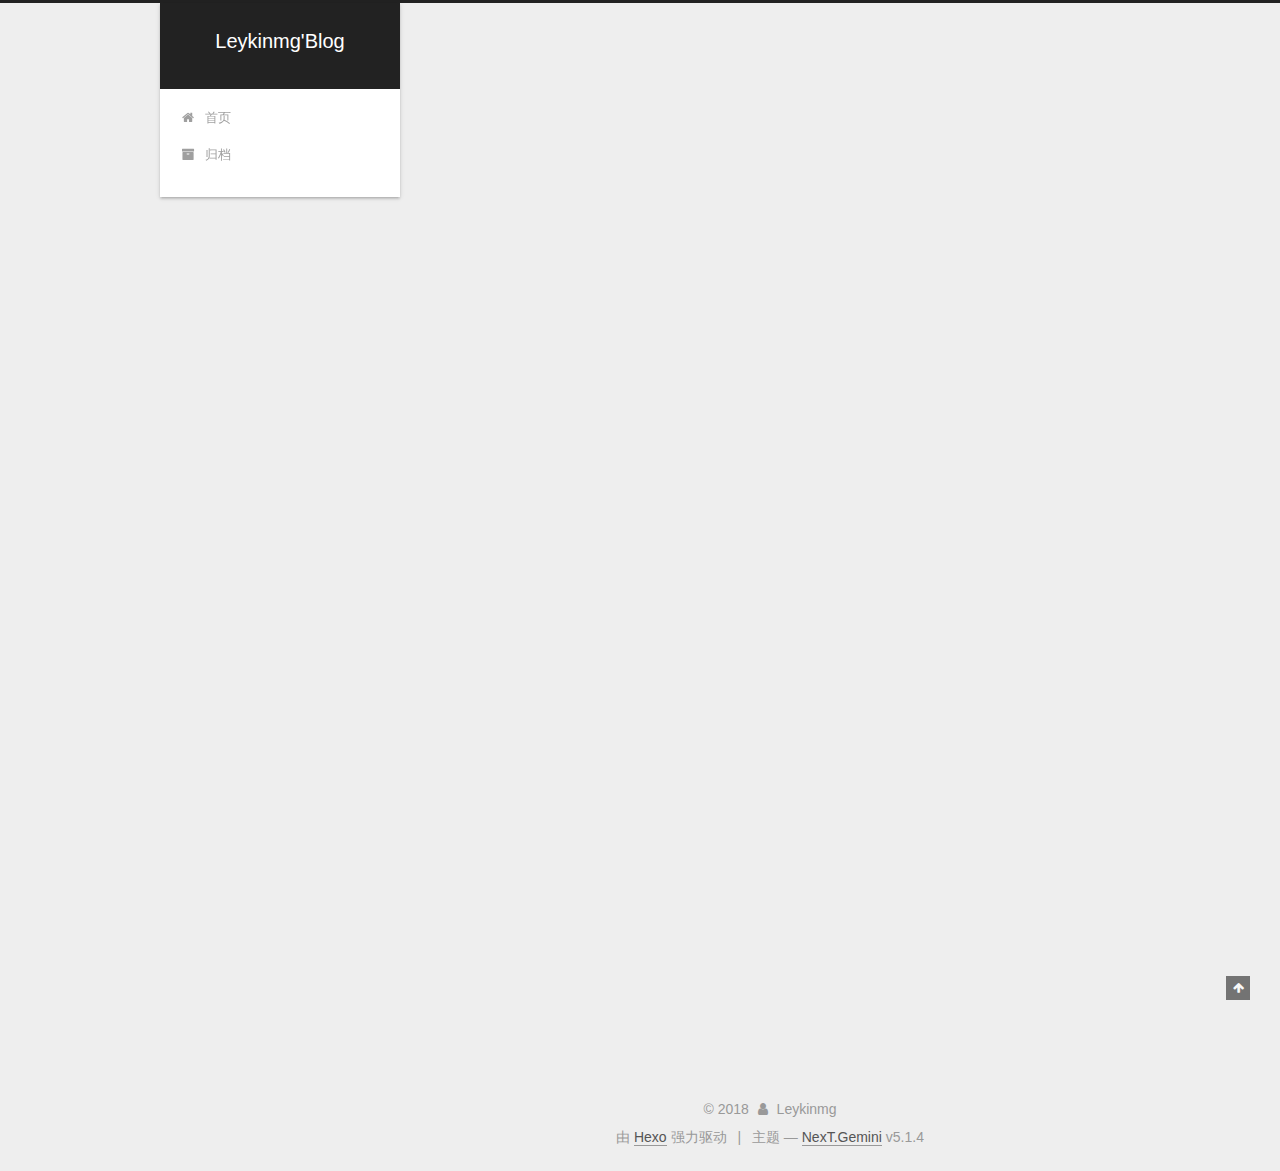
==== commit 1de8fe3a: "Site updated: 2018-11-03 11:08:02" ====
--- a/index.html
+++ b/index.html
@@ -232,6 +232,143 @@
   
   
   <div class="post-block">
+    <link itemprop="mainEntityOfPage" href="http://yoursite.com/2018/11/03/markdown-基本操作/">
+
+    <span hidden itemprop="author" itemscope="" itemtype="http://schema.org/Person">
+      <meta itemprop="name" content="Leykinmg">
+      <meta itemprop="description" content="">
+      <meta itemprop="image" content="/images/jink.jpg">
+    </span>
+
+    <span hidden itemprop="publisher" itemscope="" itemtype="http://schema.org/Organization">
+      <meta itemprop="name" content="Leykinmg'Blog">
+    </span>
+
+    
+      <header class="post-header">
+
+        
+        
+          <h1 class="post-title" itemprop="name headline">
+                
+                <a class="post-title-link" href="/2018/11/03/markdown-基本操作/" itemprop="url">markdown 基本操作</a></h1>
+        
+
+        <div class="post-meta">
+          <span class="post-time">
+            
+              <span class="post-meta-item-icon">
+                <i class="fa fa-calendar-o"></i>
+              </span>
+              
+                <span class="post-meta-item-text">发表于</span>
+              
+              <time title="创建于" itemprop="dateCreated datePublished" datetime="2018-11-03T01:19:22+08:00">
+                2018-11-03
+              </time>
+            
+
+            
+
+            
+          </span>
+
+          
+
+          
+            
+          
+
+          
+          
+             <span id="/2018/11/03/markdown-基本操作/" class="leancloud_visitors" data-flag-title="markdown 基本操作">
+               <span class="post-meta-divider">|</span>
+               <span class="post-meta-item-icon">
+                 <i class="fa fa-eye"></i>
+               </span>
+               
+                 <span class="post-meta-item-text">阅读次数&#58;</span>
+               
+                 <span class="leancloud-visitors-count"></span>
+             </span>
+          
+
+          
+
+          
+
+          
+
+        </div>
+      </header>
+    
+
+    
+    
+    
+    <div class="post-body" itemprop="articleBody">
+
+      
+      
+
+      
+        
+          
+          内联HTML&emsp;&emsp;Markdown并非取代HTML，可以理解Markdown是一种把简单文本翻译成与匹配HTML插入的格式的代码的工具。其本身还是使用了HTML的语法，只是Markdown的格式化语法可以让我们用纯文字直接书写代码。&emsp;&emsp;对于一些HTML中Markdown没有包含的tag，可以直接使用HTML的语法代码，并且不需要任何提前声明。直接使用HTML的
+          ...
+          <!--noindex-->
+          <div class="post-button text-center">
+            <a class="btn" href="/2018/11/03/markdown-基本操作/#more" rel="contents">
+              阅读全文 &raquo;
+            </a>
+          </div>
+          <!--/noindex-->
+        
+      
+    </div>
+    
+    
+    
+
+    
+
+    
+
+    
+
+    <footer class="post-footer">
+      
+
+      
+
+      
+
+      
+      
+        <div class="post-eof"></div>
+      
+    </footer>
+  </div>
+  
+  
+  
+  </article>
+
+
+    
+      
+
+  
+
+  
+  
+  
+
+  <article class="post post-type-normal" itemscope="" itemtype="http://schema.org/Article">
+  
+  
+  
+  <div class="post-block">
     <link itemprop="mainEntityOfPage" href="http://yoursite.com/2018/11/02/blog-one/">
 
     <span hidden itemprop="author" itemscope="" itemtype="http://schema.org/Person">
@@ -281,6 +418,17 @@
 
           
           
+             <span id="/2018/11/02/blog-one/" class="leancloud_visitors" data-flag-title="blog one">
+               <span class="post-meta-divider">|</span>
+               <span class="post-meta-item-icon">
+                 <i class="fa fa-eye"></i>
+               </span>
+               
+                 <span class="post-meta-item-text">阅读次数&#58;</span>
+               
+                 <span class="leancloud-visitors-count"></span>
+             </span>
+          
 
           
 
@@ -407,6 +555,17 @@
           
 
           
+          
+             <span id="/2018/11/02/hello-world/" class="leancloud_visitors" data-flag-title="Hello World">
+               <span class="post-meta-divider">|</span>
+               <span class="post-meta-item-icon">
+                 <i class="fa fa-eye"></i>
+               </span>
+               
+                 <span class="post-meta-item-text">阅读次数&#58;</span>
+               
+                 <span class="leancloud-visitors-count"></span>
+             </span>
           
 
           
@@ -521,7 +680,7 @@
               
                 <a href="/archives/">
               
-                  <span class="site-state-item-count">2</span>
+                  <span class="site-state-item-count">3</span>
                   <span class="site-state-item-name">日志</span>
                 </a>
               </div>
@@ -738,6 +897,113 @@
   
 
   
+  <script src="https://cdn1.lncld.net/static/js/av-core-mini-0.6.4.js"></script>
+  <script>AV.initialize("2XqMl5bdwdxDIi3LEExlamPH-gzGzoHsz", "9q8mPnR4epXxqAaaHGMmuxTt");</script>
+  <script>
+    function showTime(Counter) {
+      var query = new AV.Query(Counter);
+      var entries = [];
+      var $visitors = $(".leancloud_visitors");
+
+      $visitors.each(function () {
+        entries.push( $(this).attr("id").trim() );
+      });
+
+      query.containedIn('url', entries);
+      query.find()
+        .done(function (results) {
+          var COUNT_CONTAINER_REF = '.leancloud-visitors-count';
+
+          if (results.length === 0) {
+            $visitors.find(COUNT_CONTAINER_REF).text(0);
+            return;
+          }
+
+          for (var i = 0; i < results.length; i++) {
+            var item = results[i];
+            var url = item.get('url');
+            var time = item.get('time');
+            var element = document.getElementById(url);
+
+            $(element).find(COUNT_CONTAINER_REF).text(time);
+          }
+          for(var i = 0; i < entries.length; i++) {
+            var url = entries[i];
+            var element = document.getElementById(url);
+            var countSpan = $(element).find(COUNT_CONTAINER_REF);
+            if( countSpan.text() == '') {
+              countSpan.text(0);
+            }
+          }
+        })
+        .fail(function (object, error) {
+          console.log("Error: " + error.code + " " + error.message);
+        });
+    }
+
+    function addCount(Counter) {
+      var $visitors = $(".leancloud_visitors");
+      var url = $visitors.attr('id').trim();
+      var title = $visitors.attr('data-flag-title').trim();
+      var query = new AV.Query(Counter);
+
+      query.equalTo("url", url);
+      query.find({
+        success: function(results) {
+          if (results.length > 0) {
+            var counter = results[0];
+            counter.fetchWhenSave(true);
+            counter.increment("time");
+            counter.save(null, {
+              success: function(counter) {
+                var $element = $(document.getElementById(url));
+                $element.find('.leancloud-visitors-count').text(counter.get('time'));
+              },
+              error: function(counter, error) {
+                console.log('Failed to save Visitor num, with error message: ' + error.message);
+              }
+            });
+          } else {
+            var newcounter = new Counter();
+            /* Set ACL */
+            var acl = new AV.ACL();
+            acl.setPublicReadAccess(true);
+            acl.setPublicWriteAccess(true);
+            newcounter.setACL(acl);
+            /* End Set ACL */
+            newcounter.set("title", title);
+            newcounter.set("url", url);
+            newcounter.set("time", 1);
+            newcounter.save(null, {
+              success: function(newcounter) {
+                var $element = $(document.getElementById(url));
+                $element.find('.leancloud-visitors-count').text(newcounter.get('time'));
+              },
+              error: function(newcounter, error) {
+                console.log('Failed to create');
+              }
+            });
+          }
+        },
+        error: function(error) {
+          console.log('Error:' + error.code + " " + error.message);
+        }
+      });
+    }
+
+    $(function() {
+      var Counter = AV.Object.extend("Counter");
+      if ($('.leancloud_visitors').length == 1) {
+        addCount(Counter);
+      } else if ($('.post-title-link').length > 1) {
+        showTime(Counter);
+      }
+    });
+  </script>
+
+
+
+  
 
   
 
--- a/css/main.css
+++ b/css/main.css
@@ -1823,7 +1823,7 @@
   width: 4px;
   height: 4px;
   border-radius: 50%;
-  background: #9094f6;
+  background: #c81322;
 }
 .links-of-blogroll {
   font-size: 13px;
